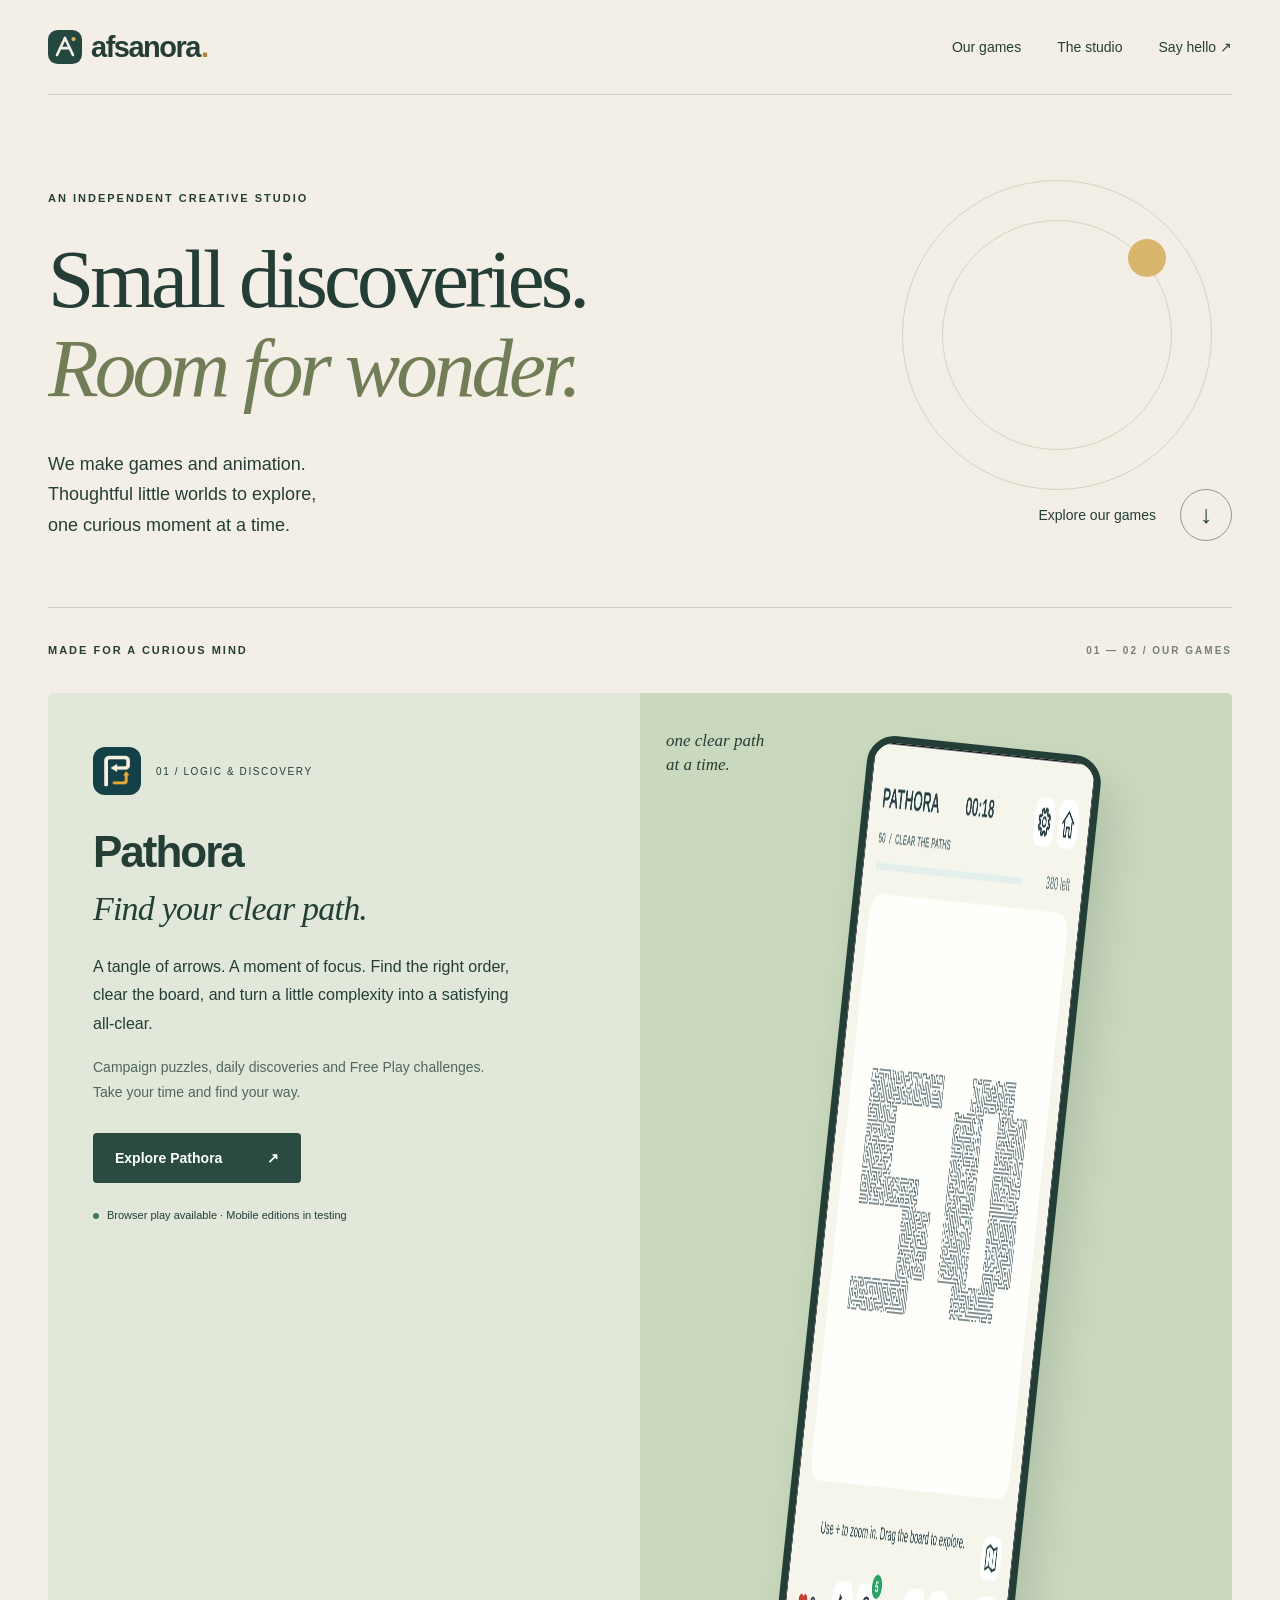
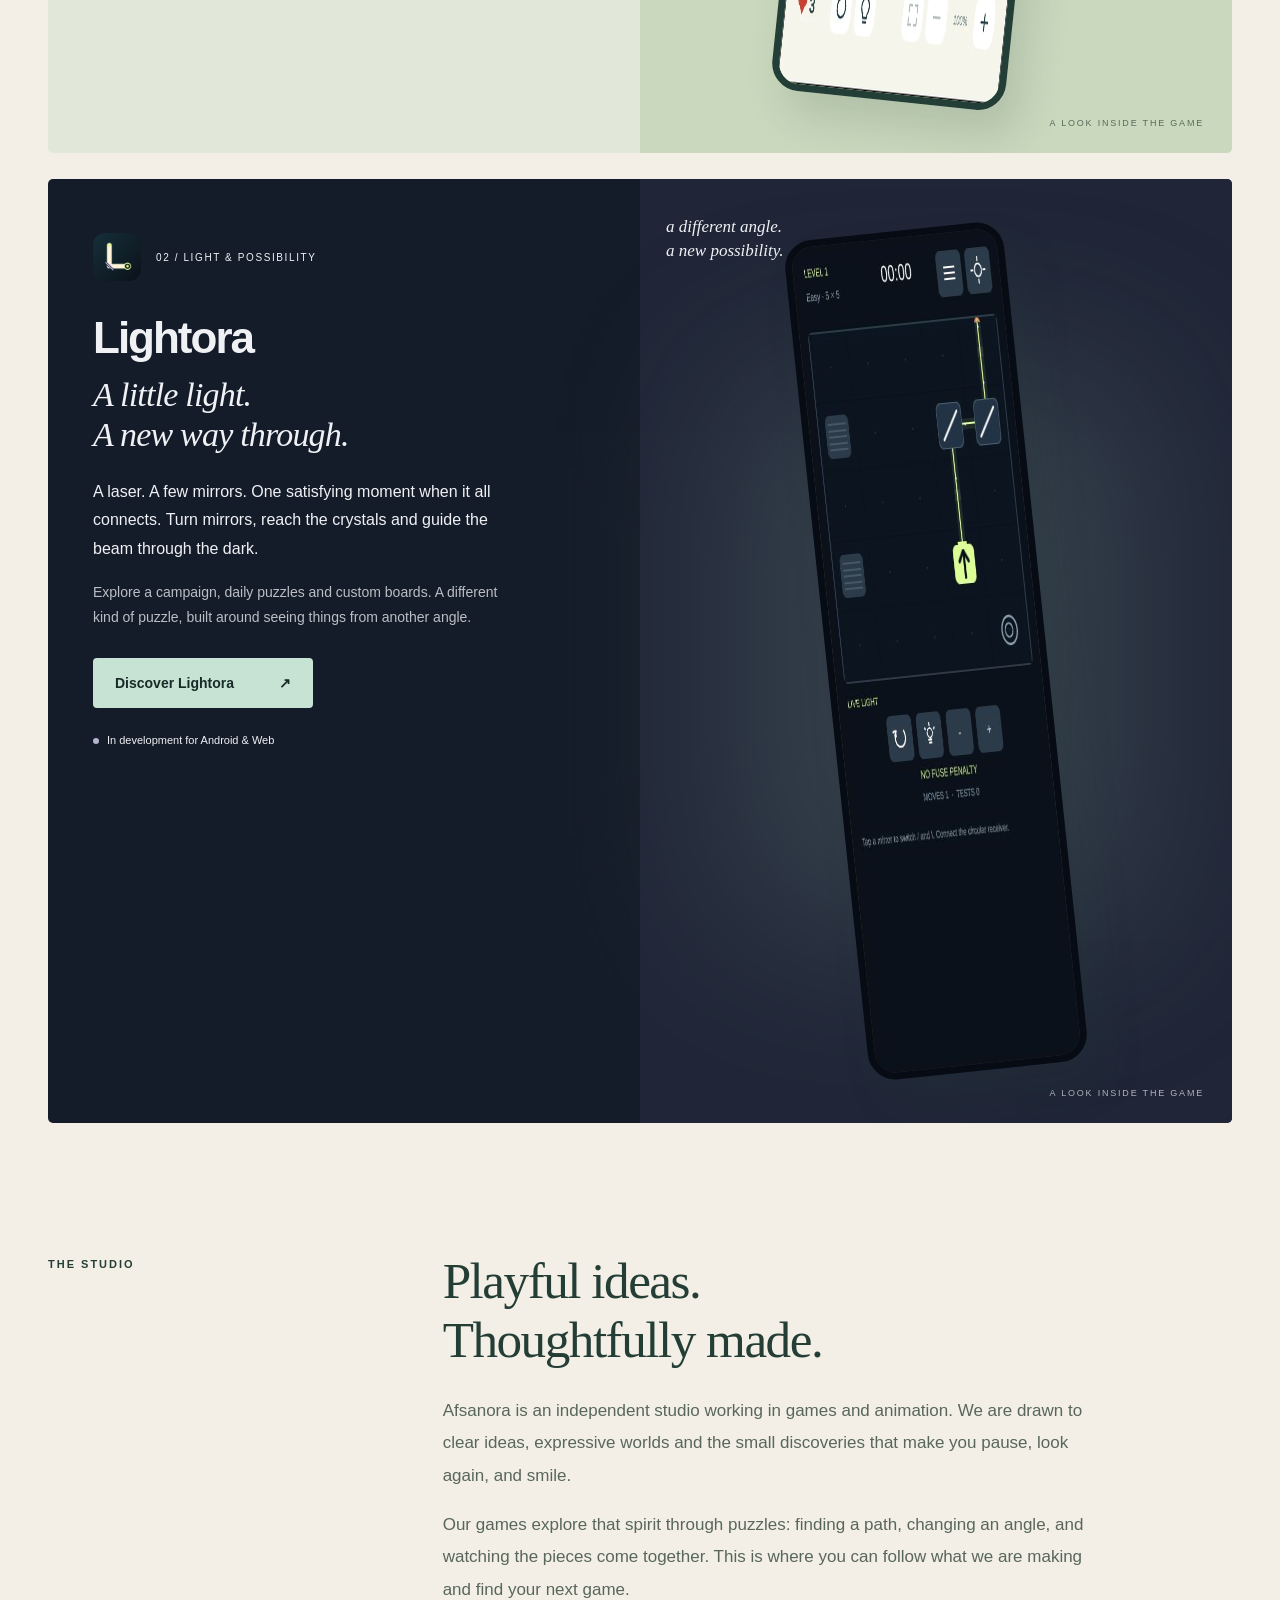
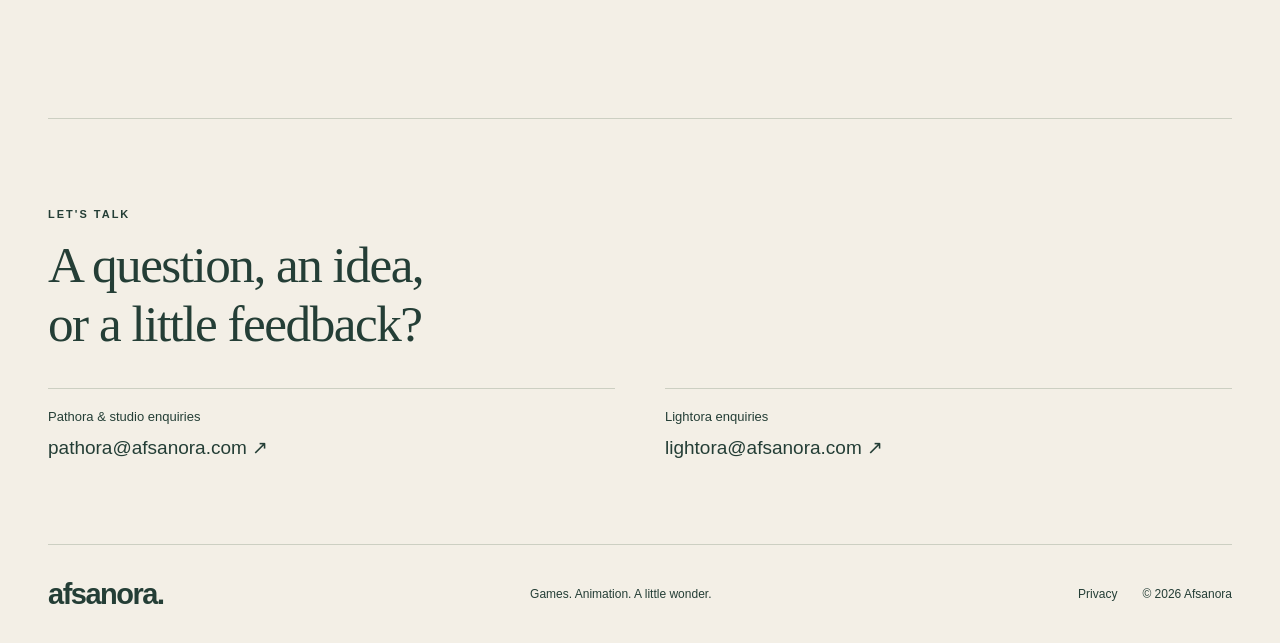
==== index.html @ bebc0097 "Build Afsanora studio homepage with Pathora and Lightora" ====
<!doctype html>
<html lang="en"><head><meta charset="utf-8"><meta name="viewport" content="width=device-width,initial-scale=1"><title>Afsanora — Games, animation & little discoveries</title><meta name="description" content="Discover Pathora and Lightora. Afsanora creates thoughtful games and animation, with room for curiosity, play and a little wonder."><meta name="theme-color" content="#f3efe6"><link rel="canonical" href="https://afsanora.com/"><link rel="icon" href="mark.svg" type="image/svg+xml"><link rel="stylesheet" href="style.css"></head>
<body><a class="skip" href="#main">Skip to content</a><header class="wrap"><a class="wordmark" href="./"><img src="mark.svg" width="34" height="34" alt="">afsanora<span class="brand-dot">.</span></a><nav aria-label="Main navigation"><a href="#games">Our games</a><a href="#studio">The studio</a><a href="#contact">Say hello <span aria-hidden="true">↗</span></a></nav></header>
<main id="main"><section class="hero wrap"><p class="eyebrow">AN INDEPENDENT CREATIVE STUDIO</p><h1>Small discoveries.<br><em>Room for wonder.</em></h1><div class="hero-bottom"><p>We make games and animation.<br>Thoughtful little worlds to explore,<br>one curious moment at a time.</p><a class="round-link" href="#games"><span>Explore our games</span><span class="circle" aria-hidden="true">↓</span></a></div><div class="orb orb-one" aria-hidden="true"></div><div class="orb orb-two" aria-hidden="true"></div></section>
<section class="games wrap" id="games"><div class="section-heading"><p class="eyebrow">MADE FOR A CURIOUS MIND</p><span>01 — 02 / OUR GAMES</span></div>
<article class="game pathora"><div class="game-copy"><div class="game-label"><img src="assets/pathora-icon.png" width="48" height="48" alt=""><span>01 / LOGIC & DISCOVERY</span></div><h2>Pathora<span>Find your clear path.</span></h2><p>A tangle of arrows. A moment of focus. Find the right order, clear the board, and turn a little complexity into a satisfying all-clear.</p><p class="details">Campaign puzzles, daily discoveries and Free Play challenges. Take your time and find your way.</p><a class="button" href="https://pathora.afsanora.com/">Explore Pathora <span aria-hidden="true">↗</span></a><p class="status"><span class="live-dot"></span>Browser play available · Mobile editions in testing</p></div><div class="game-art pathora-art"><span class="art-note">one clear path<br>at a time.</span><img class="phone" src="assets/pathora.webp" width="540" height="960" alt="Pathora arrow puzzle in the shape of the number 50"><span class="art-caption">A LOOK INSIDE THE GAME</span></div></article>
<article class="game lightora"><div class="game-copy"><div class="game-label"><img src="assets/lightora-icon.png" width="48" height="48" alt=""><span>02 / LIGHT & POSSIBILITY</span></div><h2>Lightora<span>A little light.<br>A new way through.</span></h2><p>A laser. A few mirrors. One satisfying moment when it all connects. Turn mirrors, reach the crystals and guide the beam through the dark.</p><p class="details">Explore a campaign, daily puzzles and custom boards. A different kind of puzzle, built around seeing things from another angle.</p><a class="button" href="https://lightora.afsanora.com/">Discover Lightora <span aria-hidden="true">↗</span></a><p class="status"><span class="soft-dot"></span>In development for Android & Web</p></div><div class="game-art lightora-art"><span class="art-note">a different angle.<br>a new possibility.</span><img class="phone" src="assets/lightora.png" width="390" height="844" loading="lazy" alt="Lightora gameplay with a beam of light, mirrors and crystals"><span class="art-caption">A LOOK INSIDE THE GAME</span></div></article></section>
<section class="studio wrap" id="studio"><p class="eyebrow">THE STUDIO</p><div><h2>Playful ideas.<br>Thoughtfully made.</h2><p>Afsanora is an independent studio working in games and animation. We are drawn to clear ideas, expressive worlds and the small discoveries that make you pause, look again, and smile.</p><p>Our games explore that spirit through puzzles: finding a path, changing an angle, and watching the pieces come together. This is where you can follow what we are making and find your next game.</p></div></section>
<section class="contact wrap" id="contact"><p class="eyebrow">LET'S TALK</p><h2>A question, an idea,<br>or a little feedback?</h2><div class="contact-links"><a href="mailto:pathora@afsanora.com">Pathora & studio enquiries <span>pathora@afsanora.com ↗</span></a><a href="mailto:lightora@afsanora.com">Lightora enquiries <span>lightora@afsanora.com ↗</span></a></div></section></main>
<footer class="wrap"><a class="wordmark" href="./">afsanora.</a><p>Games. Animation. A little wonder.</p><div><a href="privacy/">Privacy</a><span>© 2026 Afsanora</span></div></footer></body></html>
---- style.css ----
*{box-sizing:border-box}html{scroll-behavior:smooth;scroll-padding-top:32px}body{margin:0;background:#f3efe6;color:#243e36;font-family:Arial,Helvetica,sans-serif;-webkit-font-smoothing:antialiased}a{color:inherit;text-decoration:none}a:focus-visible{outline:3px solid #b17b32;outline-offset:7px}img{max-width:100%;display:block}.wrap{width:min(1200px,calc(100% - 96px));margin-inline:auto}.skip{position:absolute;top:-80px;background:white;padding:16px;z-index:10}.skip:focus{top:8px}header{display:flex;justify-content:space-between;align-items:center;padding-block:30px;border-bottom:1px solid #cccfc2}.wordmark{display:flex;align-items:center;gap:9px;font-size:29px;font-weight:700;letter-spacing:-1.5px}.brand-dot{color:#a78039;margin-left:-8px}nav{display:flex;gap:36px;font-size:14px}nav a:hover{text-decoration:underline;text-underline-offset:6px}.hero{position:relative;overflow:hidden;padding-block:83px 66px}.eyebrow,.section-heading>span{font-size:11px;letter-spacing:2px;font-weight:700;line-height:1.8}.hero h1{font-family:Georgia,serif;font-size:clamp(52px,6.5vw,90px);font-weight:400;line-height:1.07;letter-spacing:-4px;margin:26px 0 36px;position:relative;z-index:1}em{font-weight:400;color:#727d58}.hero-bottom{display:flex;justify-content:space-between;align-items:end;position:relative;z-index:1}.hero-bottom p{font-size:18px;line-height:1.7;margin:0}.round-link{display:flex;gap:24px;align-items:center;font-size:14px}.circle{width:52px;height:52px;border:1px solid #8e9d8a;display:grid;place-items:center;border-radius:50%;font-size:25px}.orb{position:absolute;border:1px solid #d3d4bf;border-radius:50%;pointer-events:none}.orb-one{width:310px;height:310px;right:20px;top:85px}.orb-two{width:230px;height:230px;right:60px;top:125px}.orb-two:after{content:'';width:38px;height:38px;background:#d9b66e;border-radius:50%;position:absolute;right:5px;top:18px}.section-heading{display:flex;justify-content:space-between;align-items:center;border-top:1px solid #cccfc2;padding-block:22px}.section-heading>span{color:#758075;font-size:10px}.game{display:grid;grid-template-columns:1fr 1fr;min-height:620px;border-radius:5px;overflow:hidden;margin-bottom:26px}.pathora{background:#e1e8da}.game-copy{padding:54px 45px}.game-label{display:flex;align-items:center;gap:15px;font-size:10px;letter-spacing:1.6px}.game-label img{border-radius:12px}.game h2{font-size:44px;letter-spacing:-2px;margin:32px 0 24px}.game h2 span{display:block;font:italic 34px/1.15 Georgia,serif;letter-spacing:-.8px;margin-top:12px}.game-copy>p{max-width:420px;line-height:1.8;font-size:16px}.game-copy .details{font-size:14px;opacity:.76;margin-bottom:28px}.button{display:inline-flex;gap:45px;justify-content:space-between;align-items:center;padding:17px 22px;background:#294b42;color:#fff;border-radius:4px;font-size:14px;font-weight:700;transition:transform .2s}.button:hover{transform:translateY(-3px)}.status{font-size:11px!important;display:flex;gap:8px;align-items:center;margin-top:23px!important}.live-dot,.soft-dot{width:6px;height:6px;border-radius:50%;background:#437653;flex-shrink:0}.soft-dot{background:#b6b3cf}.game-art{position:relative;display:flex;align-items:center;justify-content:center;padding:50px 30px}.pathora-art{background:#cad8bd}.phone{width:235px;border:7px solid #233e37;border-radius:28px;box-shadow:16px 25px 40px #233e3725;position:relative;z-index:1;transform:rotate(6deg)}.art-note{position:absolute;font:italic 17px/1.4 Georgia,serif;left:26px;top:36px}.art-caption{position:absolute;bottom:25px;right:28px;font-size:9px;letter-spacing:1.8px;opacity:.7}.lightora{background:#151c29;color:#eff1f5}.lightora-art{background:#202637}.lightora-art:before{content:'';position:absolute;inset:20% 15%;background:#6b827e;filter:blur(90px);opacity:.28}.lightora .phone{border-color:#060b14;width:220px;transform:rotate(-6deg)}.lightora .button{background:#c6e3d4;color:#182b28}.studio{display:grid;grid-template-columns:1fr 2fr;padding-block:95px;border-bottom:1px solid #cccfc2}.studio h2,.contact h2{font:400 clamp(34px,4vw,52px)/1.15 Georgia,serif;letter-spacing:-1.5px;margin:8px 0 25px}.studio>div{max-width:670px}.studio p:not(.eyebrow){font-size:17px;line-height:1.9;color:#58675a}.contact{padding-block:75px 85px}.contact-links{display:grid;grid-template-columns:1fr 1fr;gap:50px;margin-top:35px}.contact-links a{border-top:1px solid #cccfc2;padding-top:20px;font-size:13px}.contact-links span{display:block;font-size:19px;margin-top:12px}.contact-links a:hover span{text-decoration:underline;text-underline-offset:5px}footer{border-top:1px solid #cccfc2;padding-block:30px;display:flex;justify-content:space-between;align-items:center;gap:20px}footer p,footer>div{font-size:12px}footer>div{display:flex;gap:25px}.legal{max-width:760px;padding-block:60px 90px;min-height:70vh}.legal h1{font:48px Georgia,serif}.legal h2{margin-top:32px}.legal p{line-height:1.9}.legal a{text-decoration:underline}@media(min-width:1450px){.hero{padding-block:95px 80px}}@media(max-width:900px){.wrap{width:calc(100% - 48px)}.hero h1{letter-spacing:-2px}.orb{opacity:.5;right:-60px}.game-copy{padding:36px 25px}.game h2{font-size:37px}.game h2 span{font-size:29px}.game-art{padding-inline:15px}.phone{width:205px}.art-note{font-size:14px;left:15px}.studio{grid-template-columns:1fr;gap:20px}footer p{display:none}}@media(max-width:600px){.wrap{width:calc(100% - 36px)}header{padding-block:22px}.wordmark{font-size:25px}.wordmark img{width:29px;height:29px}nav{gap:18px;font-size:12px}nav a:last-child{display:none}.hero{padding-block:50px 42px}.hero h1{font-size:49px;letter-spacing:-2px}.hero-bottom{display:block}.hero-bottom p{font-size:16px}.round-link{margin-top:28px;justify-content:space-between}.orb{display:none}.section-heading>span{display:none}.game{grid-template-columns:1fr}.game-copy{padding:30px 25px}.game h2{margin-top:24px}.game-art{min-height:490px}.phone{width:220px}.lightora .phone{width:200px}.game-copy>p{font-size:15px}.status{font-size:10px!important}.studio{padding-block:54px}.contact{padding-block:50px}.contact-links{grid-template-columns:1fr;gap:28px}.contact-links span{font-size:18px}footer{align-items:start}footer>div{flex-direction:column;gap:12px;font-size:11px}.legal h1{font-size:36px}}@media(prefers-reduced-motion:reduce){html{scroll-behavior:auto}.button{transition:none}}
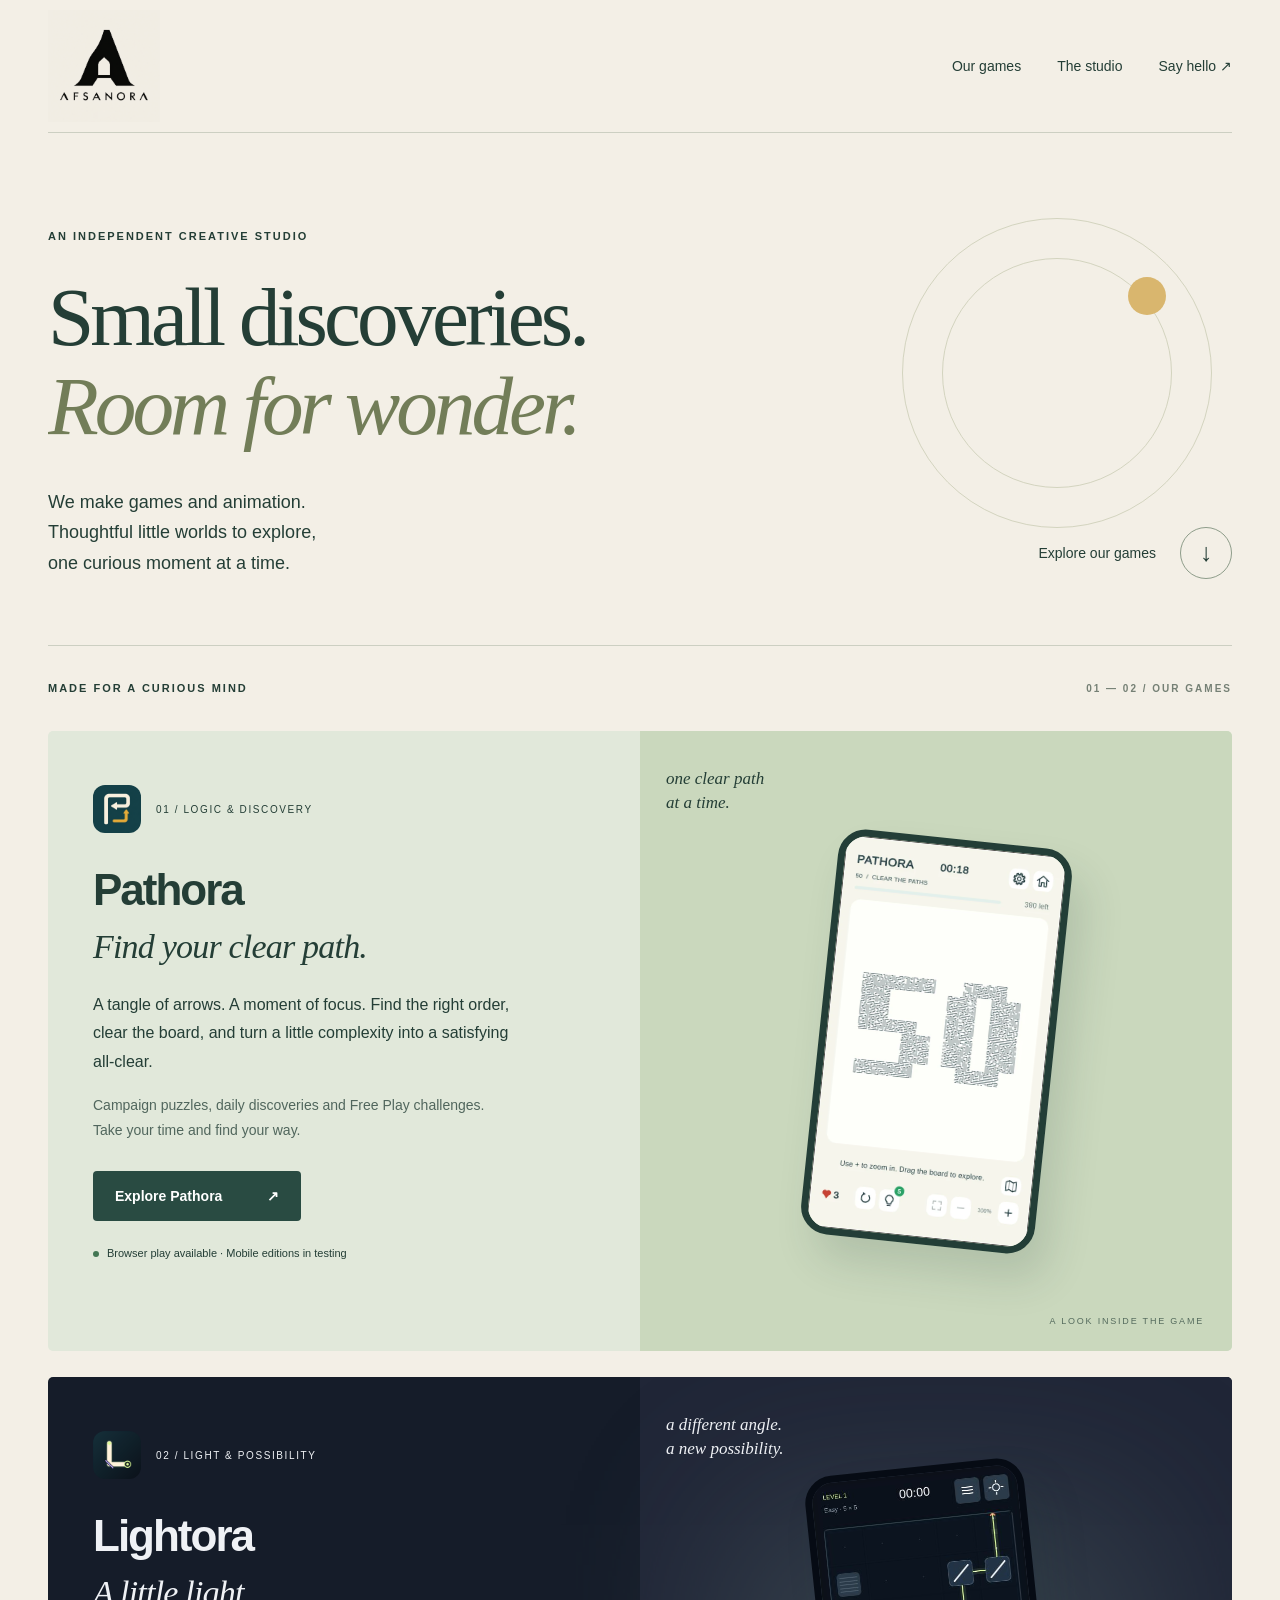
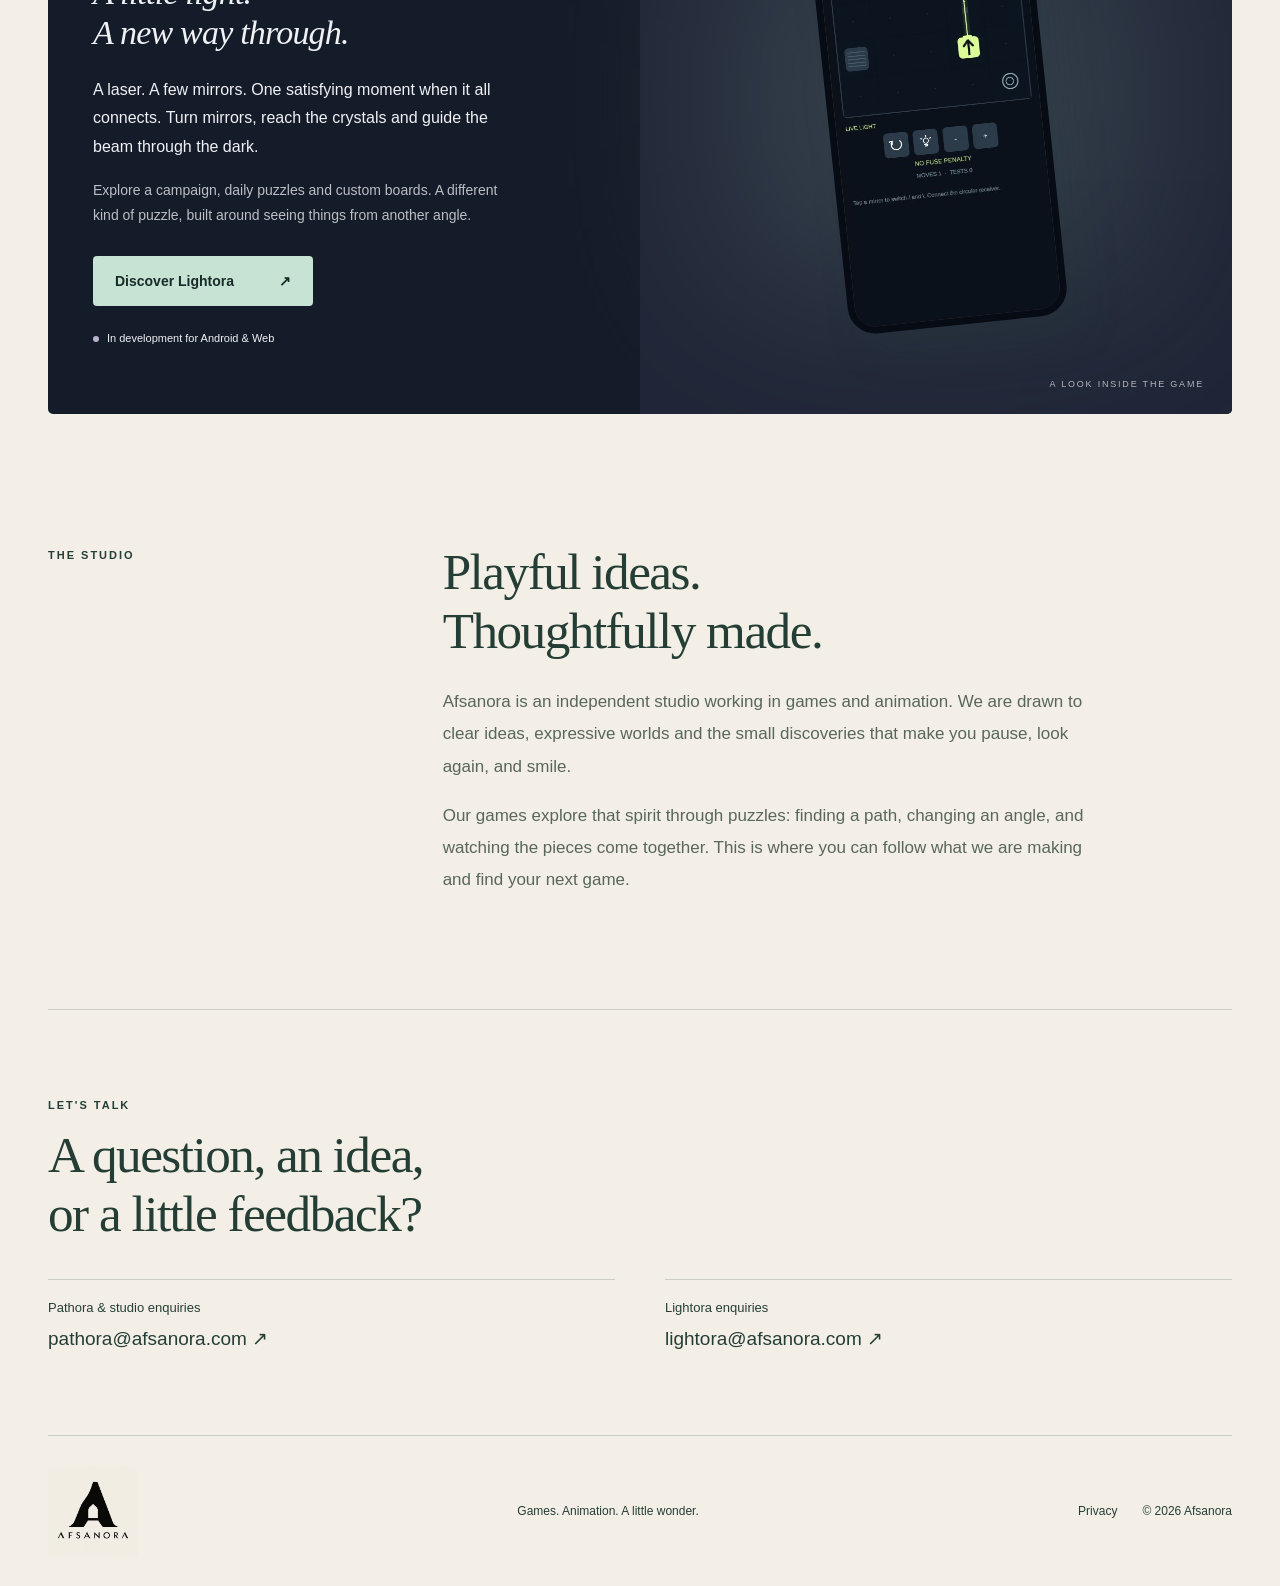
==== commit 9b62b7be: "Use official Afsanora brand logo" ====
--- a/index.html
+++ b/index.html
@@ -1,10 +1,10 @@
 <!doctype html>
-<html lang="en"><head><meta charset="utf-8"><meta name="viewport" content="width=device-width,initial-scale=1"><title>Afsanora — Games, animation & little discoveries</title><meta name="description" content="Discover Pathora and Lightora. Afsanora creates thoughtful games and animation, with room for curiosity, play and a little wonder."><meta name="theme-color" content="#f3efe6"><link rel="canonical" href="https://afsanora.com/"><link rel="icon" href="mark.svg" type="image/svg+xml"><link rel="stylesheet" href="style.css"></head>
-<body><a class="skip" href="#main">Skip to content</a><header class="wrap"><a class="wordmark" href="./"><img src="mark.svg" width="34" height="34" alt="">afsanora<span class="brand-dot">.</span></a><nav aria-label="Main navigation"><a href="#games">Our games</a><a href="#studio">The studio</a><a href="#contact">Say hello <span aria-hidden="true">↗</span></a></nav></header>
+<html lang="en"><head><meta charset="utf-8"><meta name="viewport" content="width=device-width,initial-scale=1"><title>Afsanora — Games, animation & little discoveries</title><meta name="description" content="Discover Pathora and Lightora. Afsanora creates thoughtful games and animation, with room for curiosity, play and a little wonder."><meta name="theme-color" content="#f3efe6"><link rel="canonical" href="https://afsanora.com/"><link rel="icon" href="assets/afsanora-logo.png" type="image/png"><link rel="stylesheet" href="style.css"></head>
+<body><a class="skip" href="#main">Skip to content</a><header class="wrap"><a class="wordmark official-brand" href="./" aria-label="Afsanora home"><img src="assets/afsanora-logo.png" width="112" height="112" alt="Afsanora"></a><nav aria-label="Main navigation"><a href="#games">Our games</a><a href="#studio">The studio</a><a href="#contact">Say hello <span aria-hidden="true">↗</span></a></nav></header>
 <main id="main"><section class="hero wrap"><p class="eyebrow">AN INDEPENDENT CREATIVE STUDIO</p><h1>Small discoveries.<br><em>Room for wonder.</em></h1><div class="hero-bottom"><p>We make games and animation.<br>Thoughtful little worlds to explore,<br>one curious moment at a time.</p><a class="round-link" href="#games"><span>Explore our games</span><span class="circle" aria-hidden="true">↓</span></a></div><div class="orb orb-one" aria-hidden="true"></div><div class="orb orb-two" aria-hidden="true"></div></section>
 <section class="games wrap" id="games"><div class="section-heading"><p class="eyebrow">MADE FOR A CURIOUS MIND</p><span>01 — 02 / OUR GAMES</span></div>
 <article class="game pathora"><div class="game-copy"><div class="game-label"><img src="assets/pathora-icon.png" width="48" height="48" alt=""><span>01 / LOGIC & DISCOVERY</span></div><h2>Pathora<span>Find your clear path.</span></h2><p>A tangle of arrows. A moment of focus. Find the right order, clear the board, and turn a little complexity into a satisfying all-clear.</p><p class="details">Campaign puzzles, daily discoveries and Free Play challenges. Take your time and find your way.</p><a class="button" href="https://pathora.afsanora.com/">Explore Pathora <span aria-hidden="true">↗</span></a><p class="status"><span class="live-dot"></span>Browser play available · Mobile editions in testing</p></div><div class="game-art pathora-art"><span class="art-note">one clear path<br>at a time.</span><img class="phone" src="assets/pathora.webp" width="540" height="960" alt="Pathora arrow puzzle in the shape of the number 50"><span class="art-caption">A LOOK INSIDE THE GAME</span></div></article>
 <article class="game lightora"><div class="game-copy"><div class="game-label"><img src="assets/lightora-icon.png" width="48" height="48" alt=""><span>02 / LIGHT & POSSIBILITY</span></div><h2>Lightora<span>A little light.<br>A new way through.</span></h2><p>A laser. A few mirrors. One satisfying moment when it all connects. Turn mirrors, reach the crystals and guide the beam through the dark.</p><p class="details">Explore a campaign, daily puzzles and custom boards. A different kind of puzzle, built around seeing things from another angle.</p><a class="button" href="https://lightora.afsanora.com/">Discover Lightora <span aria-hidden="true">↗</span></a><p class="status"><span class="soft-dot"></span>In development for Android & Web</p></div><div class="game-art lightora-art"><span class="art-note">a different angle.<br>a new possibility.</span><img class="phone" src="assets/lightora.png" width="390" height="844" loading="lazy" alt="Lightora gameplay with a beam of light, mirrors and crystals"><span class="art-caption">A LOOK INSIDE THE GAME</span></div></article></section>
 <section class="studio wrap" id="studio"><p class="eyebrow">THE STUDIO</p><div><h2>Playful ideas.<br>Thoughtfully made.</h2><p>Afsanora is an independent studio working in games and animation. We are drawn to clear ideas, expressive worlds and the small discoveries that make you pause, look again, and smile.</p><p>Our games explore that spirit through puzzles: finding a path, changing an angle, and watching the pieces come together. This is where you can follow what we are making and find your next game.</p></div></section>
 <section class="contact wrap" id="contact"><p class="eyebrow">LET'S TALK</p><h2>A question, an idea,<br>or a little feedback?</h2><div class="contact-links"><a href="mailto:pathora@afsanora.com">Pathora & studio enquiries <span>pathora@afsanora.com ↗</span></a><a href="mailto:lightora@afsanora.com">Lightora enquiries <span>lightora@afsanora.com ↗</span></a></div></section></main>
-<footer class="wrap"><a class="wordmark" href="./">afsanora.</a><p>Games. Animation. A little wonder.</p><div><a href="privacy/">Privacy</a><span>© 2026 Afsanora</span></div></footer></body></html>
+<footer class="wrap"><a class="wordmark official-brand" href="./" aria-label="Afsanora home"><img src="assets/afsanora-logo.png" width="112" height="112" alt="Afsanora"></a><p>Games. Animation. A little wonder.</p><div><a href="privacy/">Privacy</a><span>© 2026 Afsanora</span></div></footer></body></html>
--- a/style.css
+++ b/style.css
@@ -1 +1,3 @@
-*{box-sizing:border-box}html{scroll-behavior:smooth;scroll-padding-top:32px}body{margin:0;background:#f3efe6;color:#243e36;font-family:Arial,Helvetica,sans-serif;-webkit-font-smoothing:antialiased}a{color:inherit;text-decoration:none}a:focus-visible{outline:3px solid #b17b32;outline-offset:7px}img{max-width:100%;display:block}.wrap{width:min(1200px,calc(100% - 96px));margin-inline:auto}.skip{position:absolute;top:-80px;background:white;padding:16px;z-index:10}.skip:focus{top:8px}header{display:flex;justify-content:space-between;align-items:center;padding-block:30px;border-bottom:1px solid #cccfc2}.wordmark{display:flex;align-items:center;gap:9px;font-size:29px;font-weight:700;letter-spacing:-1.5px}.brand-dot{color:#a78039;margin-left:-8px}nav{display:flex;gap:36px;font-size:14px}nav a:hover{text-decoration:underline;text-underline-offset:6px}.hero{position:relative;overflow:hidden;padding-block:83px 66px}.eyebrow,.section-heading>span{font-size:11px;letter-spacing:2px;font-weight:700;line-height:1.8}.hero h1{font-family:Georgia,serif;font-size:clamp(52px,6.5vw,90px);font-weight:400;line-height:1.07;letter-spacing:-4px;margin:26px 0 36px;position:relative;z-index:1}em{font-weight:400;color:#727d58}.hero-bottom{display:flex;justify-content:space-between;align-items:end;position:relative;z-index:1}.hero-bottom p{font-size:18px;line-height:1.7;margin:0}.round-link{display:flex;gap:24px;align-items:center;font-size:14px}.circle{width:52px;height:52px;border:1px solid #8e9d8a;display:grid;place-items:center;border-radius:50%;font-size:25px}.orb{position:absolute;border:1px solid #d3d4bf;border-radius:50%;pointer-events:none}.orb-one{width:310px;height:310px;right:20px;top:85px}.orb-two{width:230px;height:230px;right:60px;top:125px}.orb-two:after{content:'';width:38px;height:38px;background:#d9b66e;border-radius:50%;position:absolute;right:5px;top:18px}.section-heading{display:flex;justify-content:space-between;align-items:center;border-top:1px solid #cccfc2;padding-block:22px}.section-heading>span{color:#758075;font-size:10px}.game{display:grid;grid-template-columns:1fr 1fr;min-height:620px;border-radius:5px;overflow:hidden;margin-bottom:26px}.pathora{background:#e1e8da}.game-copy{padding:54px 45px}.game-label{display:flex;align-items:center;gap:15px;font-size:10px;letter-spacing:1.6px}.game-label img{border-radius:12px}.game h2{font-size:44px;letter-spacing:-2px;margin:32px 0 24px}.game h2 span{display:block;font:italic 34px/1.15 Georgia,serif;letter-spacing:-.8px;margin-top:12px}.game-copy>p{max-width:420px;line-height:1.8;font-size:16px}.game-copy .details{font-size:14px;opacity:.76;margin-bottom:28px}.button{display:inline-flex;gap:45px;justify-content:space-between;align-items:center;padding:17px 22px;background:#294b42;color:#fff;border-radius:4px;font-size:14px;font-weight:700;transition:transform .2s}.button:hover{transform:translateY(-3px)}.status{font-size:11px!important;display:flex;gap:8px;align-items:center;margin-top:23px!important}.live-dot,.soft-dot{width:6px;height:6px;border-radius:50%;background:#437653;flex-shrink:0}.soft-dot{background:#b6b3cf}.game-art{position:relative;display:flex;align-items:center;justify-content:center;padding:50px 30px}.pathora-art{background:#cad8bd}.phone{width:235px;border:7px solid #233e37;border-radius:28px;box-shadow:16px 25px 40px #233e3725;position:relative;z-index:1;transform:rotate(6deg)}.art-note{position:absolute;font:italic 17px/1.4 Georgia,serif;left:26px;top:36px}.art-caption{position:absolute;bottom:25px;right:28px;font-size:9px;letter-spacing:1.8px;opacity:.7}.lightora{background:#151c29;color:#eff1f5}.lightora-art{background:#202637}.lightora-art:before{content:'';position:absolute;inset:20% 15%;background:#6b827e;filter:blur(90px);opacity:.28}.lightora .phone{border-color:#060b14;width:220px;transform:rotate(-6deg)}.lightora .button{background:#c6e3d4;color:#182b28}.studio{display:grid;grid-template-columns:1fr 2fr;padding-block:95px;border-bottom:1px solid #cccfc2}.studio h2,.contact h2{font:400 clamp(34px,4vw,52px)/1.15 Georgia,serif;letter-spacing:-1.5px;margin:8px 0 25px}.studio>div{max-width:670px}.studio p:not(.eyebrow){font-size:17px;line-height:1.9;color:#58675a}.contact{padding-block:75px 85px}.contact-links{display:grid;grid-template-columns:1fr 1fr;gap:50px;margin-top:35px}.contact-links a{border-top:1px solid #cccfc2;padding-top:20px;font-size:13px}.contact-links span{display:block;font-size:19px;margin-top:12px}.contact-links a:hover span{text-decoration:underline;text-underline-offset:5px}footer{border-top:1px solid #cccfc2;padding-block:30px;display:flex;justify-content:space-between;align-items:center;gap:20px}footer p,footer>div{font-size:12px}footer>div{display:flex;gap:25px}.legal{max-width:760px;padding-block:60px 90px;min-height:70vh}.legal h1{font:48px Georgia,serif}.legal h2{margin-top:32px}.legal p{line-height:1.9}.legal a{text-decoration:underline}@media(min-width:1450px){.hero{padding-block:95px 80px}}@media(max-width:900px){.wrap{width:calc(100% - 48px)}.hero h1{letter-spacing:-2px}.orb{opacity:.5;right:-60px}.game-copy{padding:36px 25px}.game h2{font-size:37px}.game h2 span{font-size:29px}.game-art{padding-inline:15px}.phone{width:205px}.art-note{font-size:14px;left:15px}.studio{grid-template-columns:1fr;gap:20px}footer p{display:none}}@media(max-width:600px){.wrap{width:calc(100% - 36px)}header{padding-block:22px}.wordmark{font-size:25px}.wordmark img{width:29px;height:29px}nav{gap:18px;font-size:12px}nav a:last-child{display:none}.hero{padding-block:50px 42px}.hero h1{font-size:49px;letter-spacing:-2px}.hero-bottom{display:block}.hero-bottom p{font-size:16px}.round-link{margin-top:28px;justify-content:space-between}.orb{display:none}.section-heading>span{display:none}.game{grid-template-columns:1fr}.game-copy{padding:30px 25px}.game h2{margin-top:24px}.game-art{min-height:490px}.phone{width:220px}.lightora .phone{width:200px}.game-copy>p{font-size:15px}.status{font-size:10px!important}.studio{padding-block:54px}.contact{padding-block:50px}.contact-links{grid-template-columns:1fr;gap:28px}.contact-links span{font-size:18px}footer{align-items:start}footer>div{flex-direction:column;gap:12px;font-size:11px}.legal h1{font-size:36px}}@media(prefers-reduced-motion:reduce){html{scroll-behavior:auto}.button{transition:none}}
+*{box-sizing:border-box}html{scroll-behavior:smooth;scroll-padding-top:32px}body{margin:0;background:#f3efe6;color:#243e36;font-family:Arial,Helvetica,sans-serif;-webkit-font-smoothing:antialiased}a{color:inherit;text-decoration:none}a:focus-visible{outline:3px solid #b17b32;outline-offset:7px}img{max-width:100%;height:auto;display:block}.wrap{width:min(1200px,calc(100% - 96px));margin-inline:auto}.skip{position:absolute;top:-80px;background:white;padding:16px;z-index:10}.skip:focus{top:8px}header{display:flex;justify-content:space-between;align-items:center;padding-block:30px;border-bottom:1px solid #cccfc2}.wordmark{display:flex;align-items:center;gap:9px;font-size:29px;font-weight:700;letter-spacing:-1.5px}.brand-dot{color:#a78039;margin-left:-8px}nav{display:flex;gap:36px;font-size:14px}nav a:hover{text-decoration:underline;text-underline-offset:6px}.hero{position:relative;overflow:hidden;padding-block:83px 66px}.eyebrow,.section-heading>span{font-size:11px;letter-spacing:2px;font-weight:700;line-height:1.8}.hero h1{font-family:Georgia,serif;font-size:clamp(52px,6.5vw,90px);font-weight:400;line-height:1.07;letter-spacing:-4px;margin:26px 0 36px;position:relative;z-index:1}em{font-weight:400;color:#727d58}.hero-bottom{display:flex;justify-content:space-between;align-items:end;position:relative;z-index:1}.hero-bottom p{font-size:18px;line-height:1.7;margin:0}.round-link{display:flex;gap:24px;align-items:center;font-size:14px}.circle{width:52px;height:52px;border:1px solid #8e9d8a;display:grid;place-items:center;border-radius:50%;font-size:25px}.orb{position:absolute;border:1px solid #d3d4bf;border-radius:50%;pointer-events:none}.orb-one{width:310px;height:310px;right:20px;top:85px}.orb-two{width:230px;height:230px;right:60px;top:125px}.orb-two:after{content:'';width:38px;height:38px;background:#d9b66e;border-radius:50%;position:absolute;right:5px;top:18px}.section-heading{display:flex;justify-content:space-between;align-items:center;border-top:1px solid #cccfc2;padding-block:22px}.section-heading>span{color:#758075;font-size:10px}.game{display:grid;grid-template-columns:1fr 1fr;min-height:620px;border-radius:5px;overflow:hidden;margin-bottom:26px}.pathora{background:#e1e8da}.game-copy{padding:54px 45px}.game-label{display:flex;align-items:center;gap:15px;font-size:10px;letter-spacing:1.6px}.game-label img{border-radius:12px}.game h2{font-size:44px;letter-spacing:-2px;margin:32px 0 24px}.game h2 span{display:block;font:italic 34px/1.15 Georgia,serif;letter-spacing:-.8px;margin-top:12px}.game-copy>p{max-width:420px;line-height:1.8;font-size:16px}.game-copy .details{font-size:14px;opacity:.76;margin-bottom:28px}.button{display:inline-flex;gap:45px;justify-content:space-between;align-items:center;padding:17px 22px;background:#294b42;color:#fff;border-radius:4px;font-size:14px;font-weight:700;transition:transform .2s}.button:hover{transform:translateY(-3px)}.status{font-size:11px!important;display:flex;gap:8px;align-items:center;margin-top:23px!important}.live-dot,.soft-dot{width:6px;height:6px;border-radius:50%;background:#437653;flex-shrink:0}.soft-dot{background:#b6b3cf}.game-art{position:relative;display:flex;align-items:center;justify-content:center;padding:50px 30px}.pathora-art{background:#cad8bd}.phone{width:235px;border:7px solid #233e37;border-radius:28px;box-shadow:16px 25px 40px #233e3725;position:relative;z-index:1;transform:rotate(6deg)}.art-note{position:absolute;font:italic 17px/1.4 Georgia,serif;left:26px;top:36px}.art-caption{position:absolute;bottom:25px;right:28px;font-size:9px;letter-spacing:1.8px;opacity:.7}.lightora{background:#151c29;color:#eff1f5}.lightora-art{background:#202637}.lightora-art:before{content:'';position:absolute;inset:20% 15%;background:#6b827e;filter:blur(90px);opacity:.28}.lightora .phone{border-color:#060b14;width:220px;transform:rotate(-6deg)}.lightora .button{background:#c6e3d4;color:#182b28}.studio{display:grid;grid-template-columns:1fr 2fr;padding-block:95px;border-bottom:1px solid #cccfc2}.studio h2,.contact h2{font:400 clamp(34px,4vw,52px)/1.15 Georgia,serif;letter-spacing:-1.5px;margin:8px 0 25px}.studio>div{max-width:670px}.studio p:not(.eyebrow){font-size:17px;line-height:1.9;color:#58675a}.contact{padding-block:75px 85px}.contact-links{display:grid;grid-template-columns:1fr 1fr;gap:50px;margin-top:35px}.contact-links a{border-top:1px solid #cccfc2;padding-top:20px;font-size:13px}.contact-links span{display:block;font-size:19px;margin-top:12px}.contact-links a:hover span{text-decoration:underline;text-underline-offset:5px}footer{border-top:1px solid #cccfc2;padding-block:30px;display:flex;justify-content:space-between;align-items:center;gap:20px}footer p,footer>div{font-size:12px}footer>div{display:flex;gap:25px}.legal{max-width:760px;padding-block:60px 90px;min-height:70vh}.legal h1{font:48px Georgia,serif}.legal h2{margin-top:32px}.legal p{line-height:1.9}.legal a{text-decoration:underline}@media(min-width:1450px){.hero{padding-block:95px 80px}}@media(max-width:900px){.wrap{width:calc(100% - 48px)}.hero h1{letter-spacing:-2px}.orb{opacity:.5;right:-60px}.game-copy{padding:36px 25px}.game h2{font-size:37px}.game h2 span{font-size:29px}.game-art{padding-inline:15px}.phone{width:205px}.art-note{font-size:14px;left:15px}.studio{grid-template-columns:1fr;gap:20px}footer p{display:none}}@media(max-width:600px){.wrap{width:calc(100% - 36px)}header{padding-block:22px}.wordmark{font-size:25px}.wordmark img{width:29px;height:29px}nav{gap:18px;font-size:12px}nav a:last-child{display:none}.hero{padding-block:50px 42px}.hero h1{font-size:49px;letter-spacing:-2px}.hero-bottom{display:block}.hero-bottom p{font-size:16px}.round-link{margin-top:28px;justify-content:space-between}.orb{display:none}.section-heading>span{display:none}.game{grid-template-columns:1fr}.game-copy{padding:30px 25px}.game h2{margin-top:24px}.game-art{min-height:490px}.phone{width:220px}.lightora .phone{width:200px}.game-copy>p{font-size:15px}.status{font-size:10px!important}.studio{padding-block:54px}.contact{padding-block:50px}.contact-links{grid-template-columns:1fr;gap:28px}.contact-links span{font-size:18px}footer{align-items:start}footer>div{flex-direction:column;gap:12px;font-size:11px}.legal h1{font-size:36px}}@media(prefers-reduced-motion:reduce){html{scroll-behavior:auto}.button{transition:none}}
+
+header.wrap{padding-block:10px}.official-brand img{width:112px;height:auto;mix-blend-mode:multiply}footer .official-brand img{width:90px}@media(max-width:600px){.official-brand img{width:88px}footer .official-brand img{width:76px}}
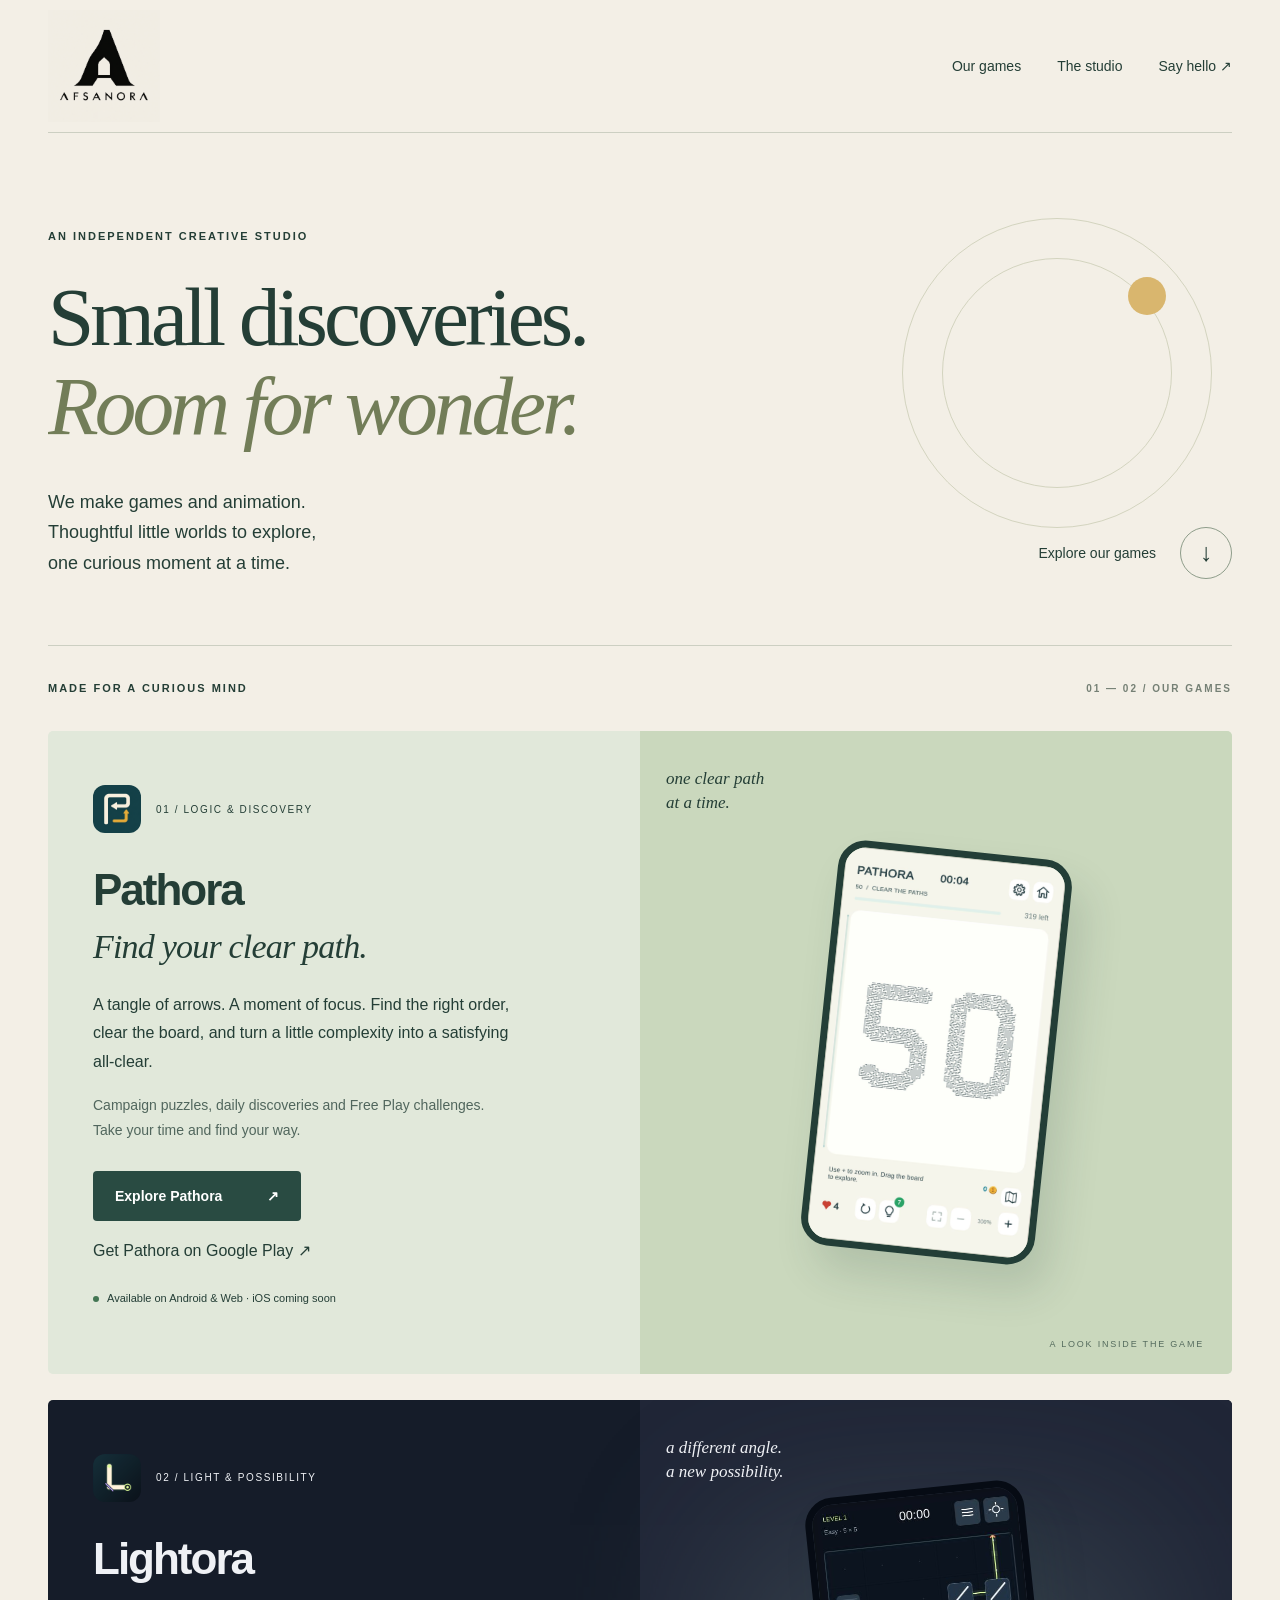
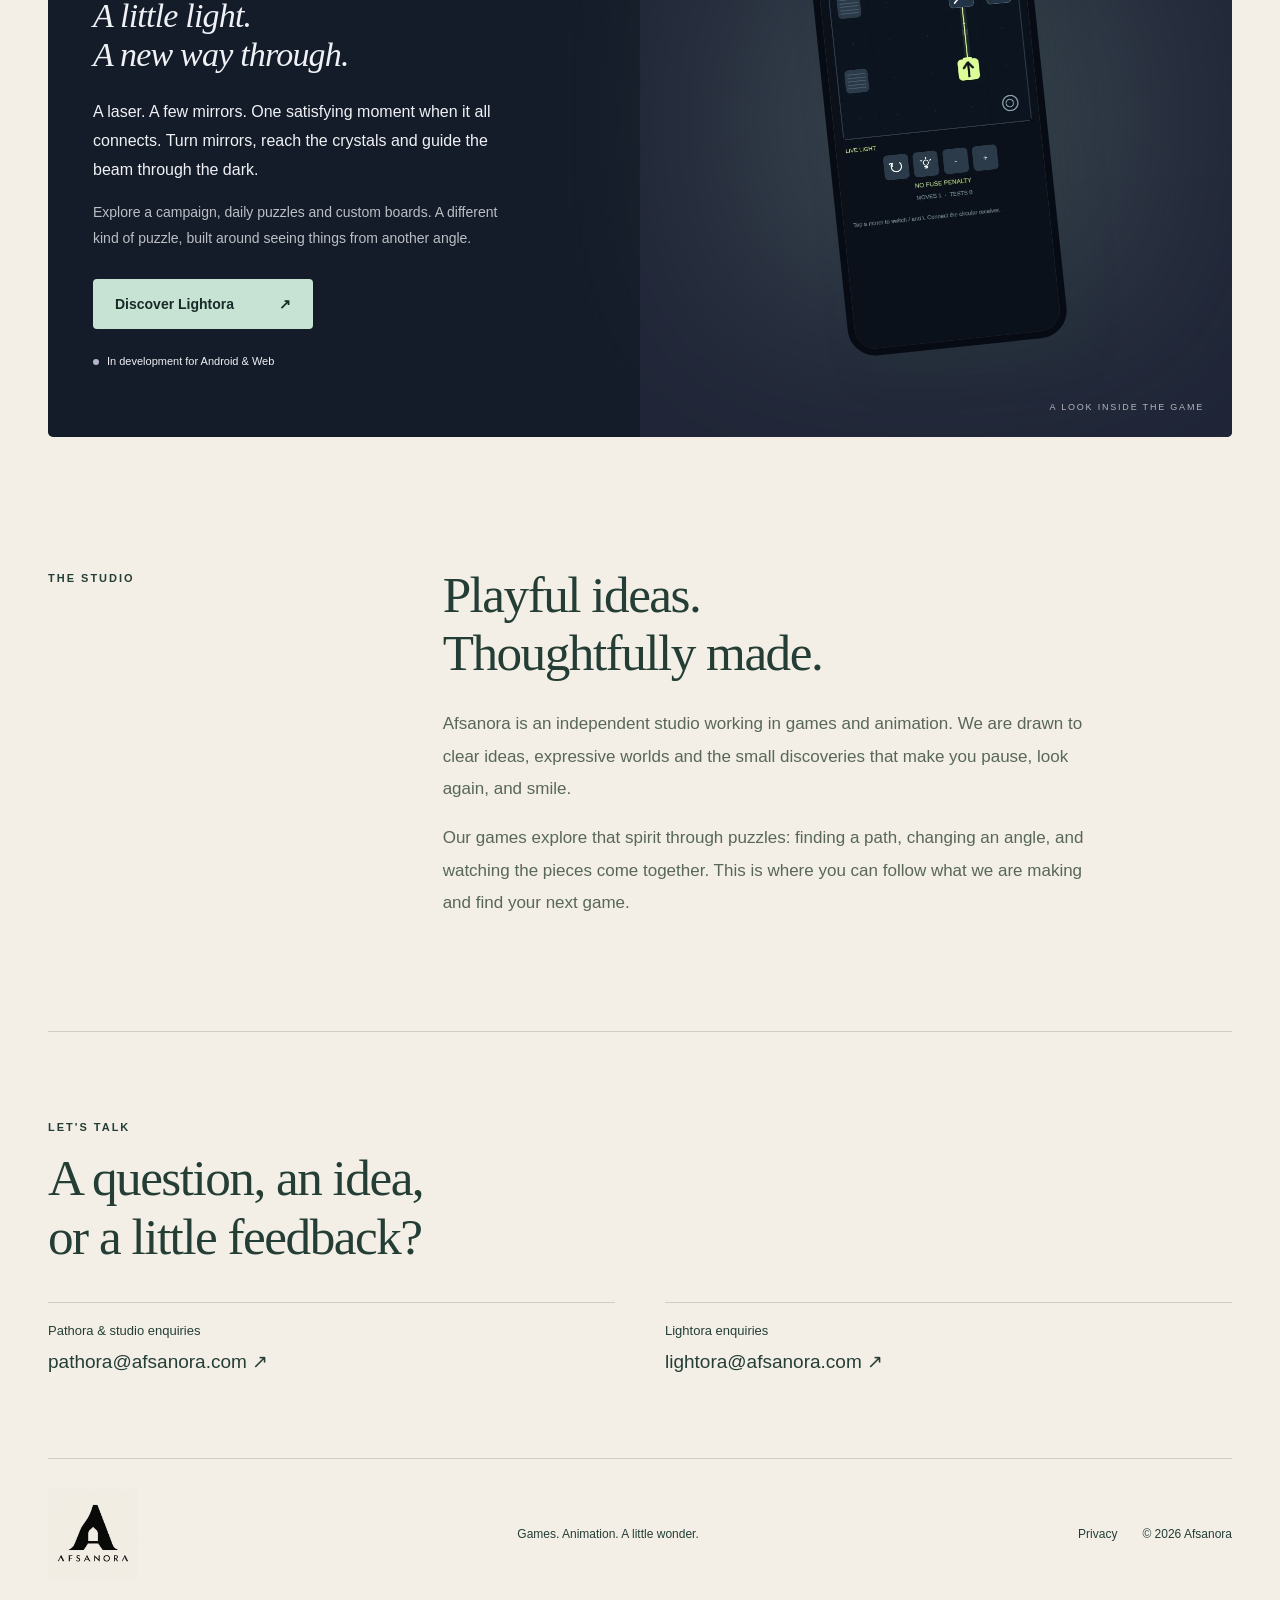
==== commit 912bd858: "Announce Pathora Android release and refresh screenshot" ====
--- a/index.html
+++ b/index.html
@@ -1,9 +1,9 @@
 <!doctype html>
-<html lang="en"><head><meta charset="utf-8"><meta name="viewport" content="width=device-width,initial-scale=1"><title>Afsanora — Games, animation & little discoveries</title><meta name="description" content="Discover Pathora and Lightora. Afsanora creates thoughtful games and animation, with room for curiosity, play and a little wonder."><meta name="theme-color" content="#f3efe6"><link rel="canonical" href="https://afsanora.com/"><link rel="icon" href="assets/afsanora-logo.png" type="image/png"><link rel="stylesheet" href="style.css"></head>
+<html lang="en"><head><meta charset="utf-8"><meta name="viewport" content="width=device-width,initial-scale=1"><title>Afsanora — Games, animation & little discoveries</title><meta name="description" content="Discover Pathora and Lightora. Afsanora creates thoughtful games and animation, with room for curiosity, play and a little wonder."><meta name="theme-color" content="#f3efe6"><link rel="canonical" href="https://afsanora.com/"><link rel="icon" href="assets/afsanora-logo.png" type="image/png"><link rel="stylesheet" href="style.css"><meta name="google-adsense-account" content="ca-pub-6843002523901372"></head>
 <body><a class="skip" href="#main">Skip to content</a><header class="wrap"><a class="wordmark official-brand" href="./" aria-label="Afsanora home"><img src="assets/afsanora-logo.png" width="112" height="112" alt="Afsanora"></a><nav aria-label="Main navigation"><a href="#games">Our games</a><a href="#studio">The studio</a><a href="#contact">Say hello <span aria-hidden="true">↗</span></a></nav></header>
 <main id="main"><section class="hero wrap"><p class="eyebrow">AN INDEPENDENT CREATIVE STUDIO</p><h1>Small discoveries.<br><em>Room for wonder.</em></h1><div class="hero-bottom"><p>We make games and animation.<br>Thoughtful little worlds to explore,<br>one curious moment at a time.</p><a class="round-link" href="#games"><span>Explore our games</span><span class="circle" aria-hidden="true">↓</span></a></div><div class="orb orb-one" aria-hidden="true"></div><div class="orb orb-two" aria-hidden="true"></div></section>
 <section class="games wrap" id="games"><div class="section-heading"><p class="eyebrow">MADE FOR A CURIOUS MIND</p><span>01 — 02 / OUR GAMES</span></div>
-<article class="game pathora"><div class="game-copy"><div class="game-label"><img src="assets/pathora-icon.png" width="48" height="48" alt=""><span>01 / LOGIC & DISCOVERY</span></div><h2>Pathora<span>Find your clear path.</span></h2><p>A tangle of arrows. A moment of focus. Find the right order, clear the board, and turn a little complexity into a satisfying all-clear.</p><p class="details">Campaign puzzles, daily discoveries and Free Play challenges. Take your time and find your way.</p><a class="button" href="https://pathora.afsanora.com/">Explore Pathora <span aria-hidden="true">↗</span></a><p class="status"><span class="live-dot"></span>Browser play available · Mobile editions in testing</p></div><div class="game-art pathora-art"><span class="art-note">one clear path<br>at a time.</span><img class="phone" src="assets/pathora.webp" width="540" height="960" alt="Pathora arrow puzzle in the shape of the number 50"><span class="art-caption">A LOOK INSIDE THE GAME</span></div></article>
+<article class="game pathora"><div class="game-copy"><div class="game-label"><img src="assets/pathora-icon.png" width="48" height="48" alt=""><span>01 / LOGIC & DISCOVERY</span></div><h2>Pathora<span>Find your clear path.</span></h2><p>A tangle of arrows. A moment of focus. Find the right order, clear the board, and turn a little complexity into a satisfying all-clear.</p><p class="details">Campaign puzzles, daily discoveries and Free Play challenges. Take your time and find your way.</p><a class="button" href="https://pathora.afsanora.com/">Explore Pathora <span aria-hidden="true">↗</span></a><p class="store-link"><a href="https://play.google.com/store/apps/details?id=com.afsanora.pathora">Get Pathora on Google Play ↗</a></p><p class="status"><span class="live-dot"></span>Available on Android & Web · iOS coming soon</p></div><div class="game-art pathora-art"><span class="art-note">one clear path<br>at a time.</span><img class="phone" src="assets/pathora-1.0.15.png" width="540" height="960" alt="Pathora arrow puzzle in the shape of the number 50"><span class="art-caption">A LOOK INSIDE THE GAME</span></div></article>
 <article class="game lightora"><div class="game-copy"><div class="game-label"><img src="assets/lightora-icon.png" width="48" height="48" alt=""><span>02 / LIGHT & POSSIBILITY</span></div><h2>Lightora<span>A little light.<br>A new way through.</span></h2><p>A laser. A few mirrors. One satisfying moment when it all connects. Turn mirrors, reach the crystals and guide the beam through the dark.</p><p class="details">Explore a campaign, daily puzzles and custom boards. A different kind of puzzle, built around seeing things from another angle.</p><a class="button" href="https://lightora.afsanora.com/">Discover Lightora <span aria-hidden="true">↗</span></a><p class="status"><span class="soft-dot"></span>In development for Android & Web</p></div><div class="game-art lightora-art"><span class="art-note">a different angle.<br>a new possibility.</span><img class="phone" src="assets/lightora.png" width="390" height="844" loading="lazy" alt="Lightora gameplay with a beam of light, mirrors and crystals"><span class="art-caption">A LOOK INSIDE THE GAME</span></div></article></section>
 <section class="studio wrap" id="studio"><p class="eyebrow">THE STUDIO</p><div><h2>Playful ideas.<br>Thoughtfully made.</h2><p>Afsanora is an independent studio working in games and animation. We are drawn to clear ideas, expressive worlds and the small discoveries that make you pause, look again, and smile.</p><p>Our games explore that spirit through puzzles: finding a path, changing an angle, and watching the pieces come together. This is where you can follow what we are making and find your next game.</p></div></section>
 <section class="contact wrap" id="contact"><p class="eyebrow">LET'S TALK</p><h2>A question, an idea,<br>or a little feedback?</h2><div class="contact-links"><a href="mailto:pathora@afsanora.com">Pathora & studio enquiries <span>pathora@afsanora.com ↗</span></a><a href="mailto:lightora@afsanora.com">Lightora enquiries <span>lightora@afsanora.com ↗</span></a></div></section></main>
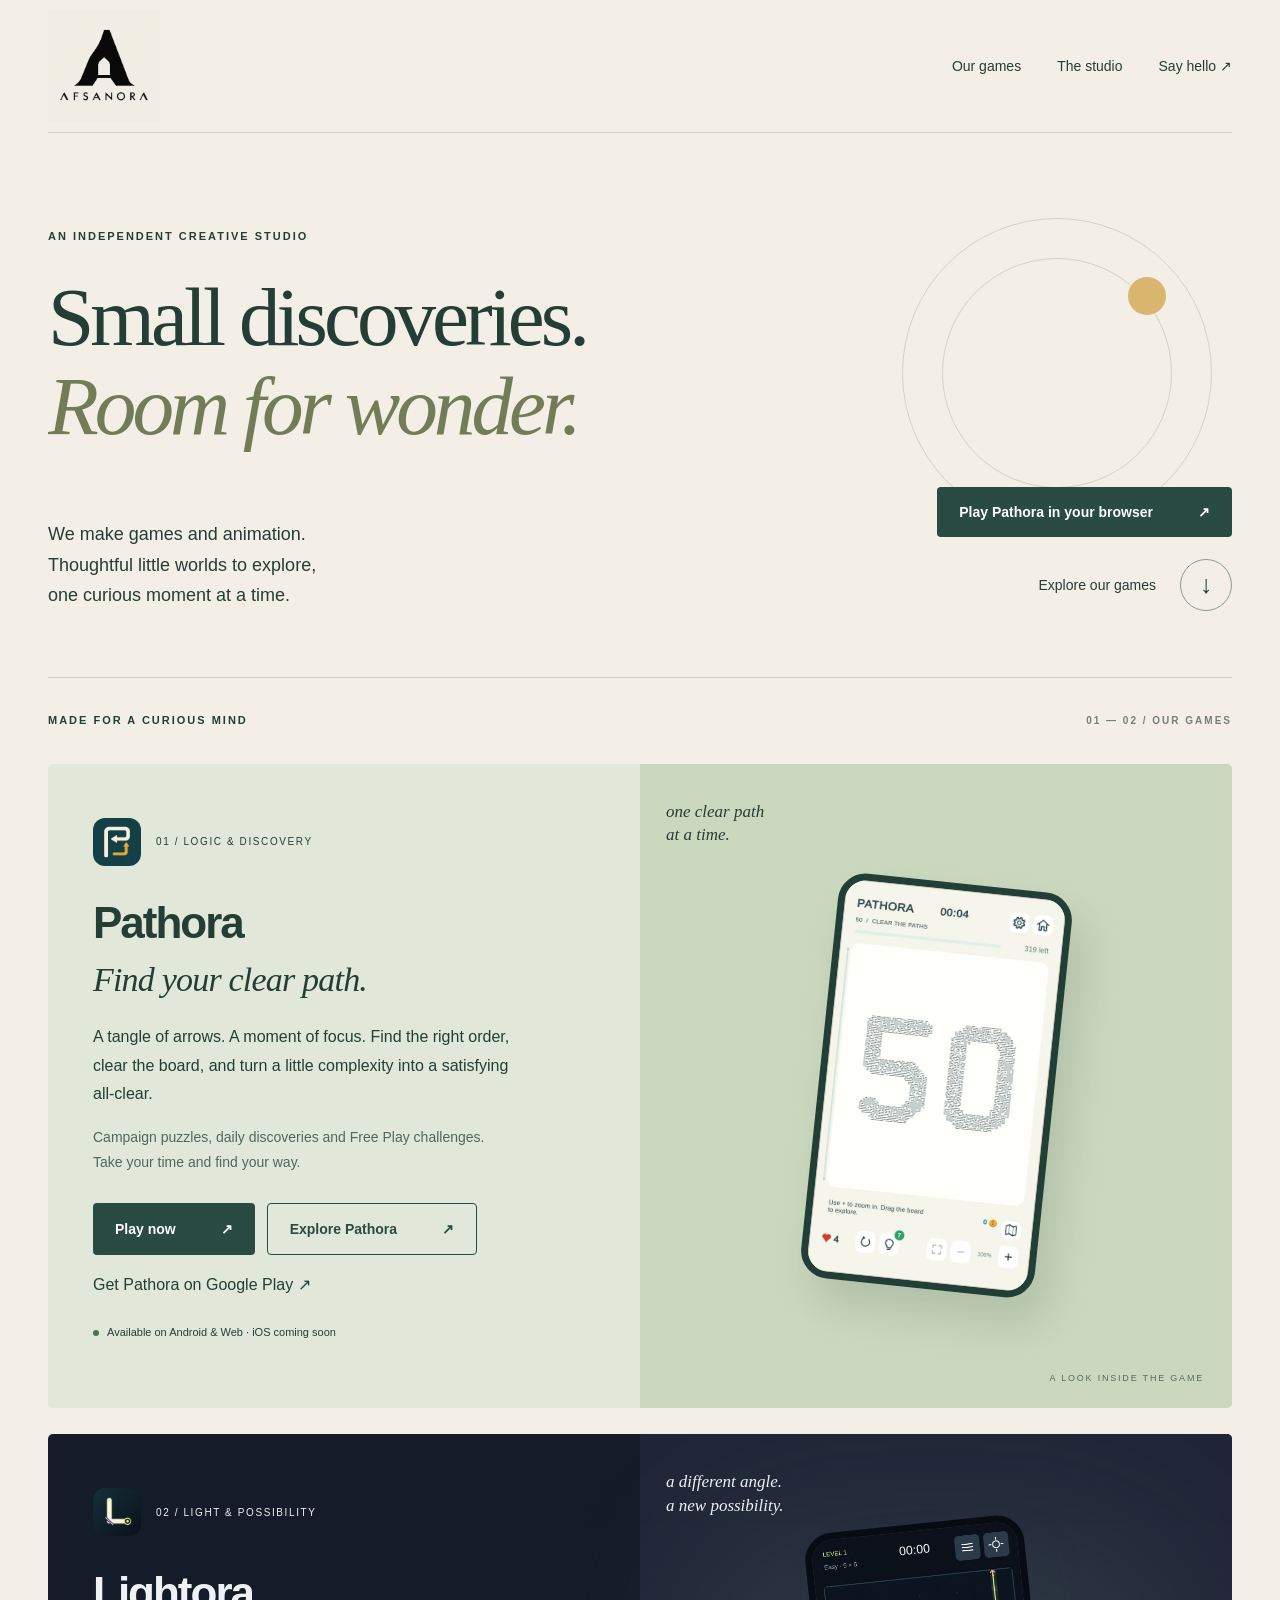
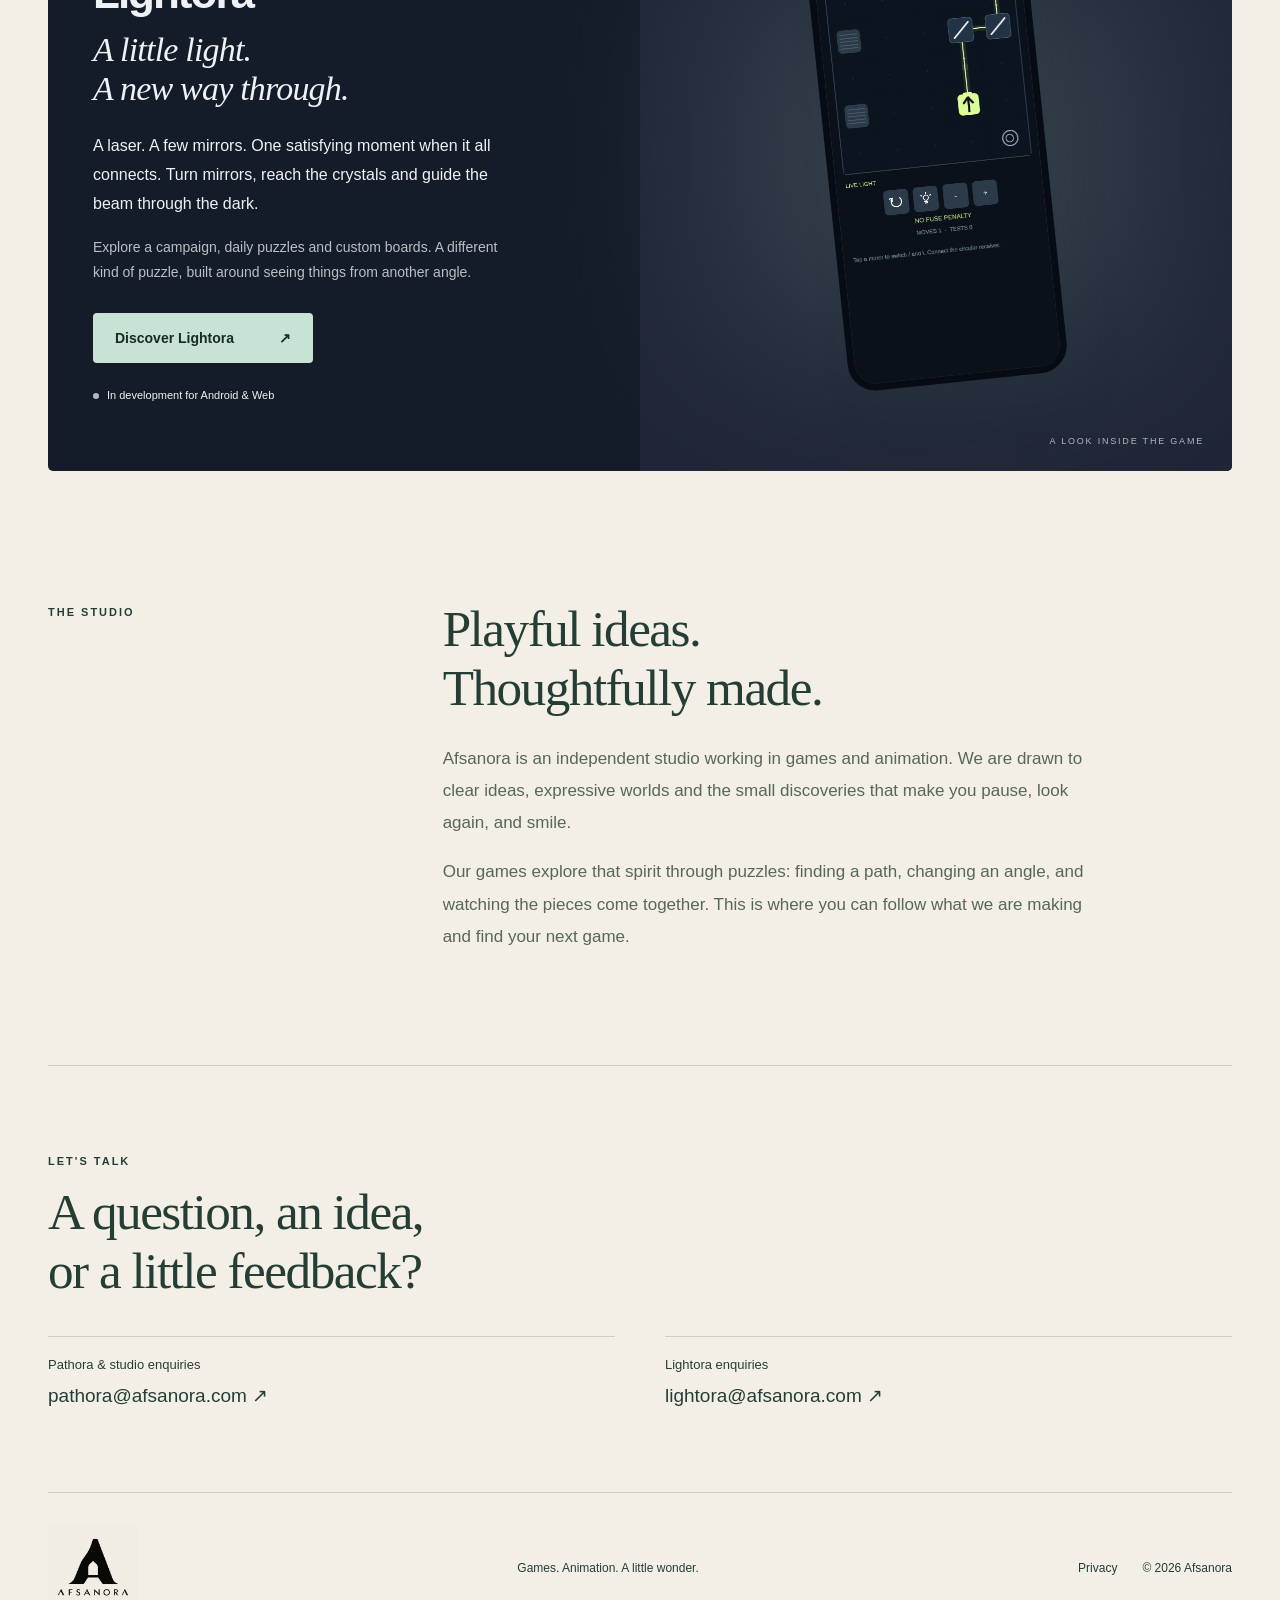
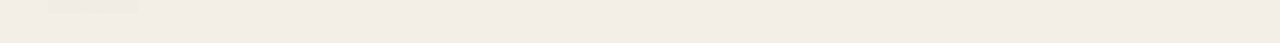
==== commit 190746f7: "Add direct browser play buttons to studio homepage" ====
--- a/index.html
+++ b/index.html
@@ -1,9 +1,9 @@
 <!doctype html>
 <html lang="en"><head><meta charset="utf-8"><meta name="viewport" content="width=device-width,initial-scale=1"><title>Afsanora — Games, animation & little discoveries</title><meta name="description" content="Discover Pathora and Lightora. Afsanora creates thoughtful games and animation, with room for curiosity, play and a little wonder."><meta name="theme-color" content="#f3efe6"><link rel="canonical" href="https://afsanora.com/"><link rel="icon" href="assets/afsanora-logo.png" type="image/png"><link rel="stylesheet" href="style.css"><meta name="google-adsense-account" content="ca-pub-6843002523901372"></head>
 <body><a class="skip" href="#main">Skip to content</a><header class="wrap"><a class="wordmark official-brand" href="./" aria-label="Afsanora home"><img src="assets/afsanora-logo.png" width="112" height="112" alt="Afsanora"></a><nav aria-label="Main navigation"><a href="#games">Our games</a><a href="#studio">The studio</a><a href="#contact">Say hello <span aria-hidden="true">↗</span></a></nav></header>
-<main id="main"><section class="hero wrap"><p class="eyebrow">AN INDEPENDENT CREATIVE STUDIO</p><h1>Small discoveries.<br><em>Room for wonder.</em></h1><div class="hero-bottom"><p>We make games and animation.<br>Thoughtful little worlds to explore,<br>one curious moment at a time.</p><a class="round-link" href="#games"><span>Explore our games</span><span class="circle" aria-hidden="true">↓</span></a></div><div class="orb orb-one" aria-hidden="true"></div><div class="orb orb-two" aria-hidden="true"></div></section>
+<main id="main"><section class="hero wrap"><p class="eyebrow">AN INDEPENDENT CREATIVE STUDIO</p><h1>Small discoveries.<br><em>Room for wonder.</em></h1><div class="hero-bottom"><p>We make games and animation.<br>Thoughtful little worlds to explore,<br>one curious moment at a time.</p><div class="hero-actions"><a class="button" href="https://play.pathora.afsanora.com/" data-analytics-action="play_web">Play Pathora in your browser <span aria-hidden="true">↗</span></a><a class="round-link" href="#games"><span>Explore our games</span><span class="circle" aria-hidden="true">↓</span></a></div></div><div class="orb orb-one" aria-hidden="true"></div><div class="orb orb-two" aria-hidden="true"></div></section>
 <section class="games wrap" id="games"><div class="section-heading"><p class="eyebrow">MADE FOR A CURIOUS MIND</p><span>01 — 02 / OUR GAMES</span></div>
-<article class="game pathora"><div class="game-copy"><div class="game-label"><img src="assets/pathora-icon.png" width="48" height="48" alt=""><span>01 / LOGIC & DISCOVERY</span></div><h2>Pathora<span>Find your clear path.</span></h2><p>A tangle of arrows. A moment of focus. Find the right order, clear the board, and turn a little complexity into a satisfying all-clear.</p><p class="details">Campaign puzzles, daily discoveries and Free Play challenges. Take your time and find your way.</p><a class="button" href="https://pathora.afsanora.com/">Explore Pathora <span aria-hidden="true">↗</span></a><p class="store-link"><a href="https://play.google.com/store/apps/details?id=com.afsanora.pathora">Get Pathora on Google Play ↗</a></p><p class="status"><span class="live-dot"></span>Available on Android & Web · iOS coming soon</p></div><div class="game-art pathora-art"><span class="art-note">one clear path<br>at a time.</span><img class="phone" src="assets/pathora-1.0.15.png" width="540" height="960" alt="Pathora arrow puzzle in the shape of the number 50"><span class="art-caption">A LOOK INSIDE THE GAME</span></div></article>
+<article class="game pathora"><div class="game-copy"><div class="game-label"><img src="assets/pathora-icon.png" width="48" height="48" alt=""><span>01 / LOGIC & DISCOVERY</span></div><h2>Pathora<span>Find your clear path.</span></h2><p>A tangle of arrows. A moment of focus. Find the right order, clear the board, and turn a little complexity into a satisfying all-clear.</p><p class="details">Campaign puzzles, daily discoveries and Free Play challenges. Take your time and find your way.</p><div class="game-actions"><a class="button" href="https://play.pathora.afsanora.com/" data-analytics-action="play_web">Play now <span aria-hidden="true">↗</span></a><a class="button button-secondary" href="https://pathora.afsanora.com/">Explore Pathora <span aria-hidden="true">↗</span></a></div><p class="store-link"><a href="https://play.google.com/store/apps/details?id=com.afsanora.pathora">Get Pathora on Google Play ↗</a></p><p class="status"><span class="live-dot"></span>Available on Android & Web · iOS coming soon</p></div><div class="game-art pathora-art"><span class="art-note">one clear path<br>at a time.</span><img class="phone" src="assets/pathora-1.0.15.png" width="540" height="960" alt="Pathora arrow puzzle in the shape of the number 50"><span class="art-caption">A LOOK INSIDE THE GAME</span></div></article>
 <article class="game lightora"><div class="game-copy"><div class="game-label"><img src="assets/lightora-icon.png" width="48" height="48" alt=""><span>02 / LIGHT & POSSIBILITY</span></div><h2>Lightora<span>A little light.<br>A new way through.</span></h2><p>A laser. A few mirrors. One satisfying moment when it all connects. Turn mirrors, reach the crystals and guide the beam through the dark.</p><p class="details">Explore a campaign, daily puzzles and custom boards. A different kind of puzzle, built around seeing things from another angle.</p><a class="button" href="https://lightora.afsanora.com/">Discover Lightora <span aria-hidden="true">↗</span></a><p class="status"><span class="soft-dot"></span>In development for Android & Web</p></div><div class="game-art lightora-art"><span class="art-note">a different angle.<br>a new possibility.</span><img class="phone" src="assets/lightora.png" width="390" height="844" loading="lazy" alt="Lightora gameplay with a beam of light, mirrors and crystals"><span class="art-caption">A LOOK INSIDE THE GAME</span></div></article></section>
 <section class="studio wrap" id="studio"><p class="eyebrow">THE STUDIO</p><div><h2>Playful ideas.<br>Thoughtfully made.</h2><p>Afsanora is an independent studio working in games and animation. We are drawn to clear ideas, expressive worlds and the small discoveries that make you pause, look again, and smile.</p><p>Our games explore that spirit through puzzles: finding a path, changing an angle, and watching the pieces come together. This is where you can follow what we are making and find your next game.</p></div></section>
 <section class="contact wrap" id="contact"><p class="eyebrow">LET'S TALK</p><h2>A question, an idea,<br>or a little feedback?</h2><div class="contact-links"><a href="mailto:pathora@afsanora.com">Pathora & studio enquiries <span>pathora@afsanora.com ↗</span></a><a href="mailto:lightora@afsanora.com">Lightora enquiries <span>lightora@afsanora.com ↗</span></a></div></section></main>
--- a/style.css
+++ b/style.css
@@ -1,3 +1,4 @@
 *{box-sizing:border-box}html{scroll-behavior:smooth;scroll-padding-top:32px}body{margin:0;background:#f3efe6;color:#243e36;font-family:Arial,Helvetica,sans-serif;-webkit-font-smoothing:antialiased}a{color:inherit;text-decoration:none}a:focus-visible{outline:3px solid #b17b32;outline-offset:7px}img{max-width:100%;height:auto;display:block}.wrap{width:min(1200px,calc(100% - 96px));margin-inline:auto}.skip{position:absolute;top:-80px;background:white;padding:16px;z-index:10}.skip:focus{top:8px}header{display:flex;justify-content:space-between;align-items:center;padding-block:30px;border-bottom:1px solid #cccfc2}.wordmark{display:flex;align-items:center;gap:9px;font-size:29px;font-weight:700;letter-spacing:-1.5px}.brand-dot{color:#a78039;margin-left:-8px}nav{display:flex;gap:36px;font-size:14px}nav a:hover{text-decoration:underline;text-underline-offset:6px}.hero{position:relative;overflow:hidden;padding-block:83px 66px}.eyebrow,.section-heading>span{font-size:11px;letter-spacing:2px;font-weight:700;line-height:1.8}.hero h1{font-family:Georgia,serif;font-size:clamp(52px,6.5vw,90px);font-weight:400;line-height:1.07;letter-spacing:-4px;margin:26px 0 36px;position:relative;z-index:1}em{font-weight:400;color:#727d58}.hero-bottom{display:flex;justify-content:space-between;align-items:end;position:relative;z-index:1}.hero-bottom p{font-size:18px;line-height:1.7;margin:0}.round-link{display:flex;gap:24px;align-items:center;font-size:14px}.circle{width:52px;height:52px;border:1px solid #8e9d8a;display:grid;place-items:center;border-radius:50%;font-size:25px}.orb{position:absolute;border:1px solid #d3d4bf;border-radius:50%;pointer-events:none}.orb-one{width:310px;height:310px;right:20px;top:85px}.orb-two{width:230px;height:230px;right:60px;top:125px}.orb-two:after{content:'';width:38px;height:38px;background:#d9b66e;border-radius:50%;position:absolute;right:5px;top:18px}.section-heading{display:flex;justify-content:space-between;align-items:center;border-top:1px solid #cccfc2;padding-block:22px}.section-heading>span{color:#758075;font-size:10px}.game{display:grid;grid-template-columns:1fr 1fr;min-height:620px;border-radius:5px;overflow:hidden;margin-bottom:26px}.pathora{background:#e1e8da}.game-copy{padding:54px 45px}.game-label{display:flex;align-items:center;gap:15px;font-size:10px;letter-spacing:1.6px}.game-label img{border-radius:12px}.game h2{font-size:44px;letter-spacing:-2px;margin:32px 0 24px}.game h2 span{display:block;font:italic 34px/1.15 Georgia,serif;letter-spacing:-.8px;margin-top:12px}.game-copy>p{max-width:420px;line-height:1.8;font-size:16px}.game-copy .details{font-size:14px;opacity:.76;margin-bottom:28px}.button{display:inline-flex;gap:45px;justify-content:space-between;align-items:center;padding:17px 22px;background:#294b42;color:#fff;border-radius:4px;font-size:14px;font-weight:700;transition:transform .2s}.button:hover{transform:translateY(-3px)}.status{font-size:11px!important;display:flex;gap:8px;align-items:center;margin-top:23px!important}.live-dot,.soft-dot{width:6px;height:6px;border-radius:50%;background:#437653;flex-shrink:0}.soft-dot{background:#b6b3cf}.game-art{position:relative;display:flex;align-items:center;justify-content:center;padding:50px 30px}.pathora-art{background:#cad8bd}.phone{width:235px;border:7px solid #233e37;border-radius:28px;box-shadow:16px 25px 40px #233e3725;position:relative;z-index:1;transform:rotate(6deg)}.art-note{position:absolute;font:italic 17px/1.4 Georgia,serif;left:26px;top:36px}.art-caption{position:absolute;bottom:25px;right:28px;font-size:9px;letter-spacing:1.8px;opacity:.7}.lightora{background:#151c29;color:#eff1f5}.lightora-art{background:#202637}.lightora-art:before{content:'';position:absolute;inset:20% 15%;background:#6b827e;filter:blur(90px);opacity:.28}.lightora .phone{border-color:#060b14;width:220px;transform:rotate(-6deg)}.lightora .button{background:#c6e3d4;color:#182b28}.studio{display:grid;grid-template-columns:1fr 2fr;padding-block:95px;border-bottom:1px solid #cccfc2}.studio h2,.contact h2{font:400 clamp(34px,4vw,52px)/1.15 Georgia,serif;letter-spacing:-1.5px;margin:8px 0 25px}.studio>div{max-width:670px}.studio p:not(.eyebrow){font-size:17px;line-height:1.9;color:#58675a}.contact{padding-block:75px 85px}.contact-links{display:grid;grid-template-columns:1fr 1fr;gap:50px;margin-top:35px}.contact-links a{border-top:1px solid #cccfc2;padding-top:20px;font-size:13px}.contact-links span{display:block;font-size:19px;margin-top:12px}.contact-links a:hover span{text-decoration:underline;text-underline-offset:5px}footer{border-top:1px solid #cccfc2;padding-block:30px;display:flex;justify-content:space-between;align-items:center;gap:20px}footer p,footer>div{font-size:12px}footer>div{display:flex;gap:25px}.legal{max-width:760px;padding-block:60px 90px;min-height:70vh}.legal h1{font:48px Georgia,serif}.legal h2{margin-top:32px}.legal p{line-height:1.9}.legal a{text-decoration:underline}@media(min-width:1450px){.hero{padding-block:95px 80px}}@media(max-width:900px){.wrap{width:calc(100% - 48px)}.hero h1{letter-spacing:-2px}.orb{opacity:.5;right:-60px}.game-copy{padding:36px 25px}.game h2{font-size:37px}.game h2 span{font-size:29px}.game-art{padding-inline:15px}.phone{width:205px}.art-note{font-size:14px;left:15px}.studio{grid-template-columns:1fr;gap:20px}footer p{display:none}}@media(max-width:600px){.wrap{width:calc(100% - 36px)}header{padding-block:22px}.wordmark{font-size:25px}.wordmark img{width:29px;height:29px}nav{gap:18px;font-size:12px}nav a:last-child{display:none}.hero{padding-block:50px 42px}.hero h1{font-size:49px;letter-spacing:-2px}.hero-bottom{display:block}.hero-bottom p{font-size:16px}.round-link{margin-top:28px;justify-content:space-between}.orb{display:none}.section-heading>span{display:none}.game{grid-template-columns:1fr}.game-copy{padding:30px 25px}.game h2{margin-top:24px}.game-art{min-height:490px}.phone{width:220px}.lightora .phone{width:200px}.game-copy>p{font-size:15px}.status{font-size:10px!important}.studio{padding-block:54px}.contact{padding-block:50px}.contact-links{grid-template-columns:1fr;gap:28px}.contact-links span{font-size:18px}footer{align-items:start}footer>div{flex-direction:column;gap:12px;font-size:11px}.legal h1{font-size:36px}}@media(prefers-reduced-motion:reduce){html{scroll-behavior:auto}.button{transition:none}}
 
 header.wrap{padding-block:10px}.official-brand img{width:112px;height:auto;mix-blend-mode:multiply}footer .official-brand img{width:90px}@media(max-width:600px){.official-brand img{width:88px}footer .official-brand img{width:76px}}
+.hero-actions{display:flex;flex-direction:column;align-items:flex-end;gap:22px}.game-actions{display:flex;flex-wrap:wrap;gap:12px}.button-secondary{background:transparent;color:#294b42;border:1px solid #294b42}@media(max-width:600px){.hero-actions{align-items:stretch;margin-top:26px}.hero-actions .round-link{margin-top:0}.hero-actions .button{gap:16px}.game-actions .button{gap:20px}}
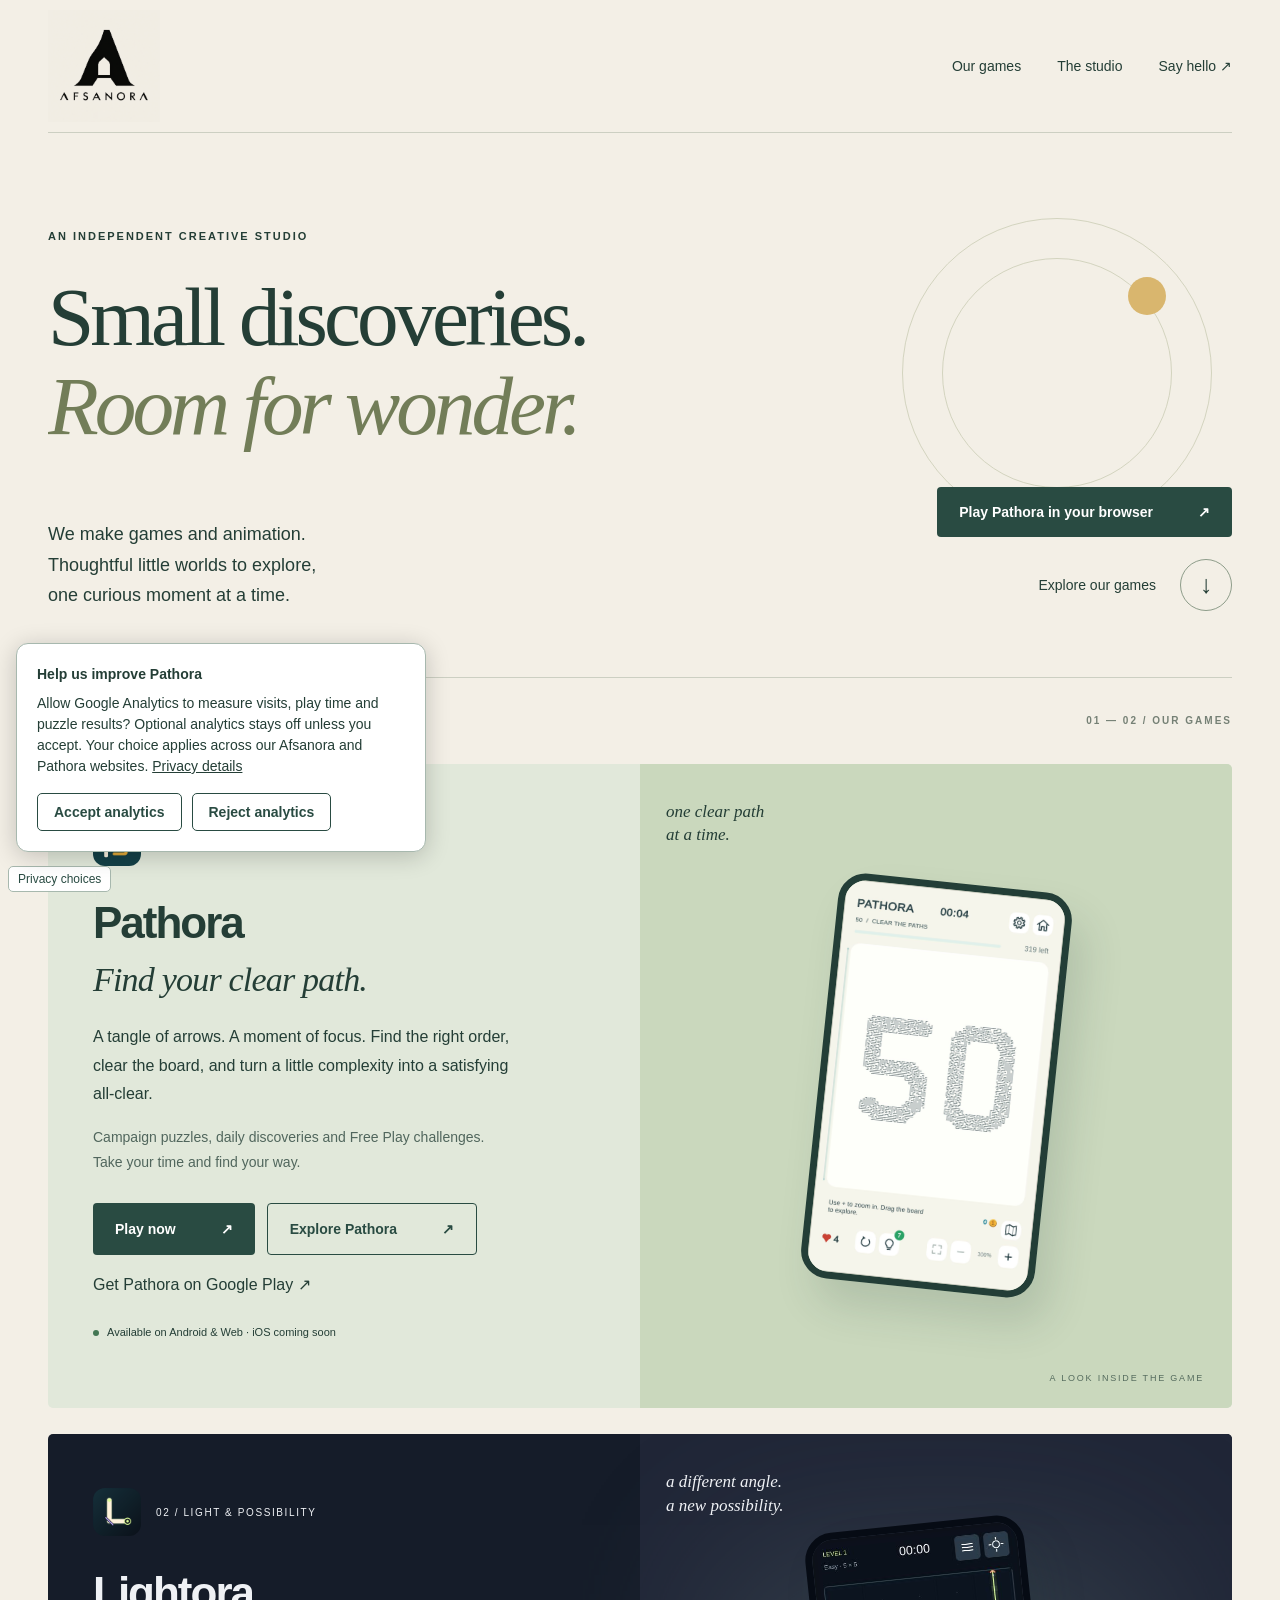
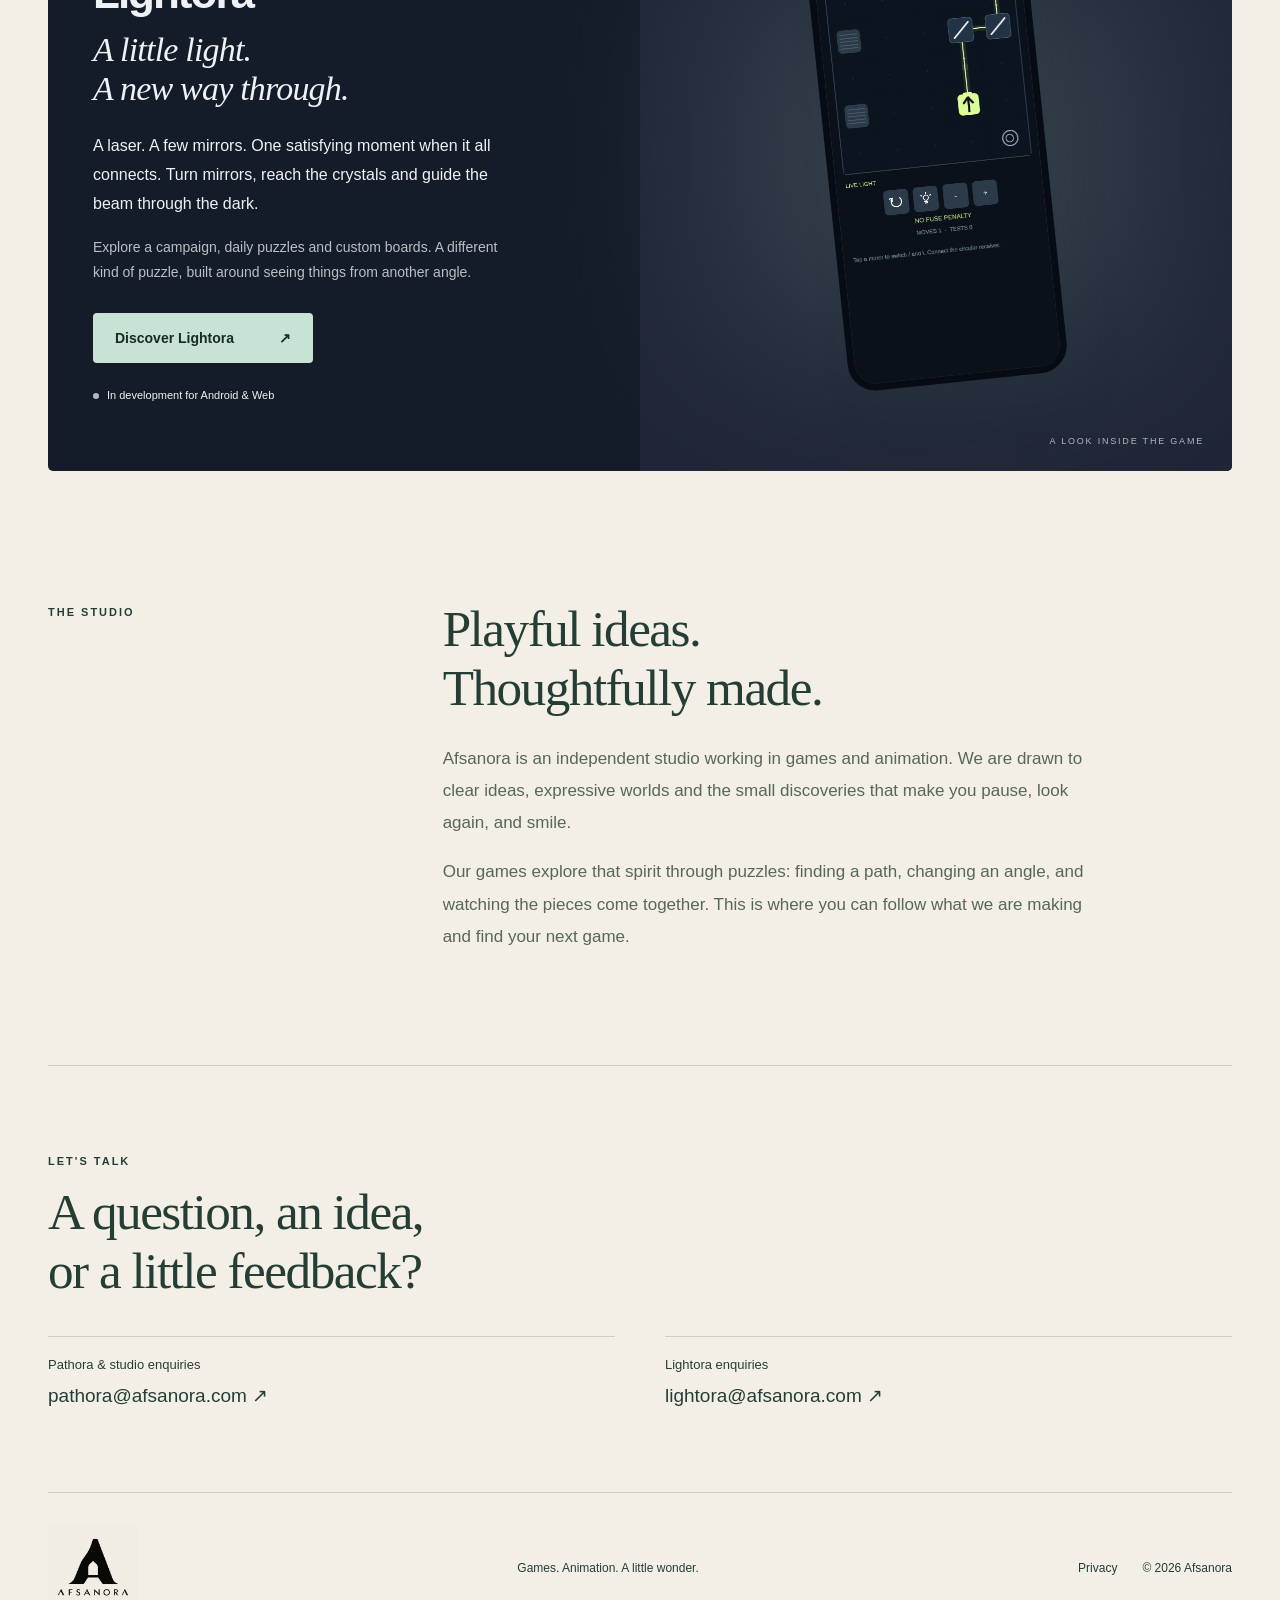
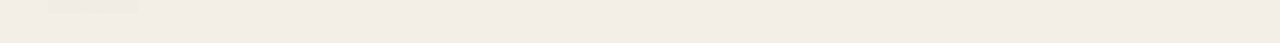
==== commit 58cb431e: "Add opt-in GA4 analytics and privacy choices" ====
--- a/index.html
+++ b/index.html
@@ -1,5 +1,5 @@
 <!doctype html>
-<html lang="en"><head><meta charset="utf-8"><meta name="viewport" content="width=device-width,initial-scale=1"><title>Afsanora — Games, animation & little discoveries</title><meta name="description" content="Discover Pathora and Lightora. Afsanora creates thoughtful games and animation, with room for curiosity, play and a little wonder."><meta name="theme-color" content="#f3efe6"><link rel="canonical" href="https://afsanora.com/"><link rel="icon" href="assets/afsanora-logo.png" type="image/png"><link rel="stylesheet" href="style.css"><meta name="google-adsense-account" content="ca-pub-6843002523901372"></head>
+<html lang="en"><head><meta charset="utf-8"><meta name="viewport" content="width=device-width,initial-scale=1"><title>Afsanora — Games, animation & little discoveries</title><meta name="description" content="Discover Pathora and Lightora. Afsanora creates thoughtful games and animation, with room for curiosity, play and a little wonder."><meta name="theme-color" content="#f3efe6"><link rel="canonical" href="https://afsanora.com/"><link rel="icon" href="assets/afsanora-logo.png" type="image/png"><link rel="stylesheet" href="style.css"><meta name="google-adsense-account" content="ca-pub-6843002523901372"><script defer src="/analytics.js"></script></head>
 <body><a class="skip" href="#main">Skip to content</a><header class="wrap"><a class="wordmark official-brand" href="./" aria-label="Afsanora home"><img src="assets/afsanora-logo.png" width="112" height="112" alt="Afsanora"></a><nav aria-label="Main navigation"><a href="#games">Our games</a><a href="#studio">The studio</a><a href="#contact">Say hello <span aria-hidden="true">↗</span></a></nav></header>
 <main id="main"><section class="hero wrap"><p class="eyebrow">AN INDEPENDENT CREATIVE STUDIO</p><h1>Small discoveries.<br><em>Room for wonder.</em></h1><div class="hero-bottom"><p>We make games and animation.<br>Thoughtful little worlds to explore,<br>one curious moment at a time.</p><div class="hero-actions"><a class="button" href="https://play.pathora.afsanora.com/" data-analytics-action="play_web">Play Pathora in your browser <span aria-hidden="true">↗</span></a><a class="round-link" href="#games"><span>Explore our games</span><span class="circle" aria-hidden="true">↓</span></a></div></div><div class="orb orb-one" aria-hidden="true"></div><div class="orb orb-two" aria-hidden="true"></div></section>
 <section class="games wrap" id="games"><div class="section-heading"><p class="eyebrow">MADE FOR A CURIOUS MIND</p><span>01 — 02 / OUR GAMES</span></div>
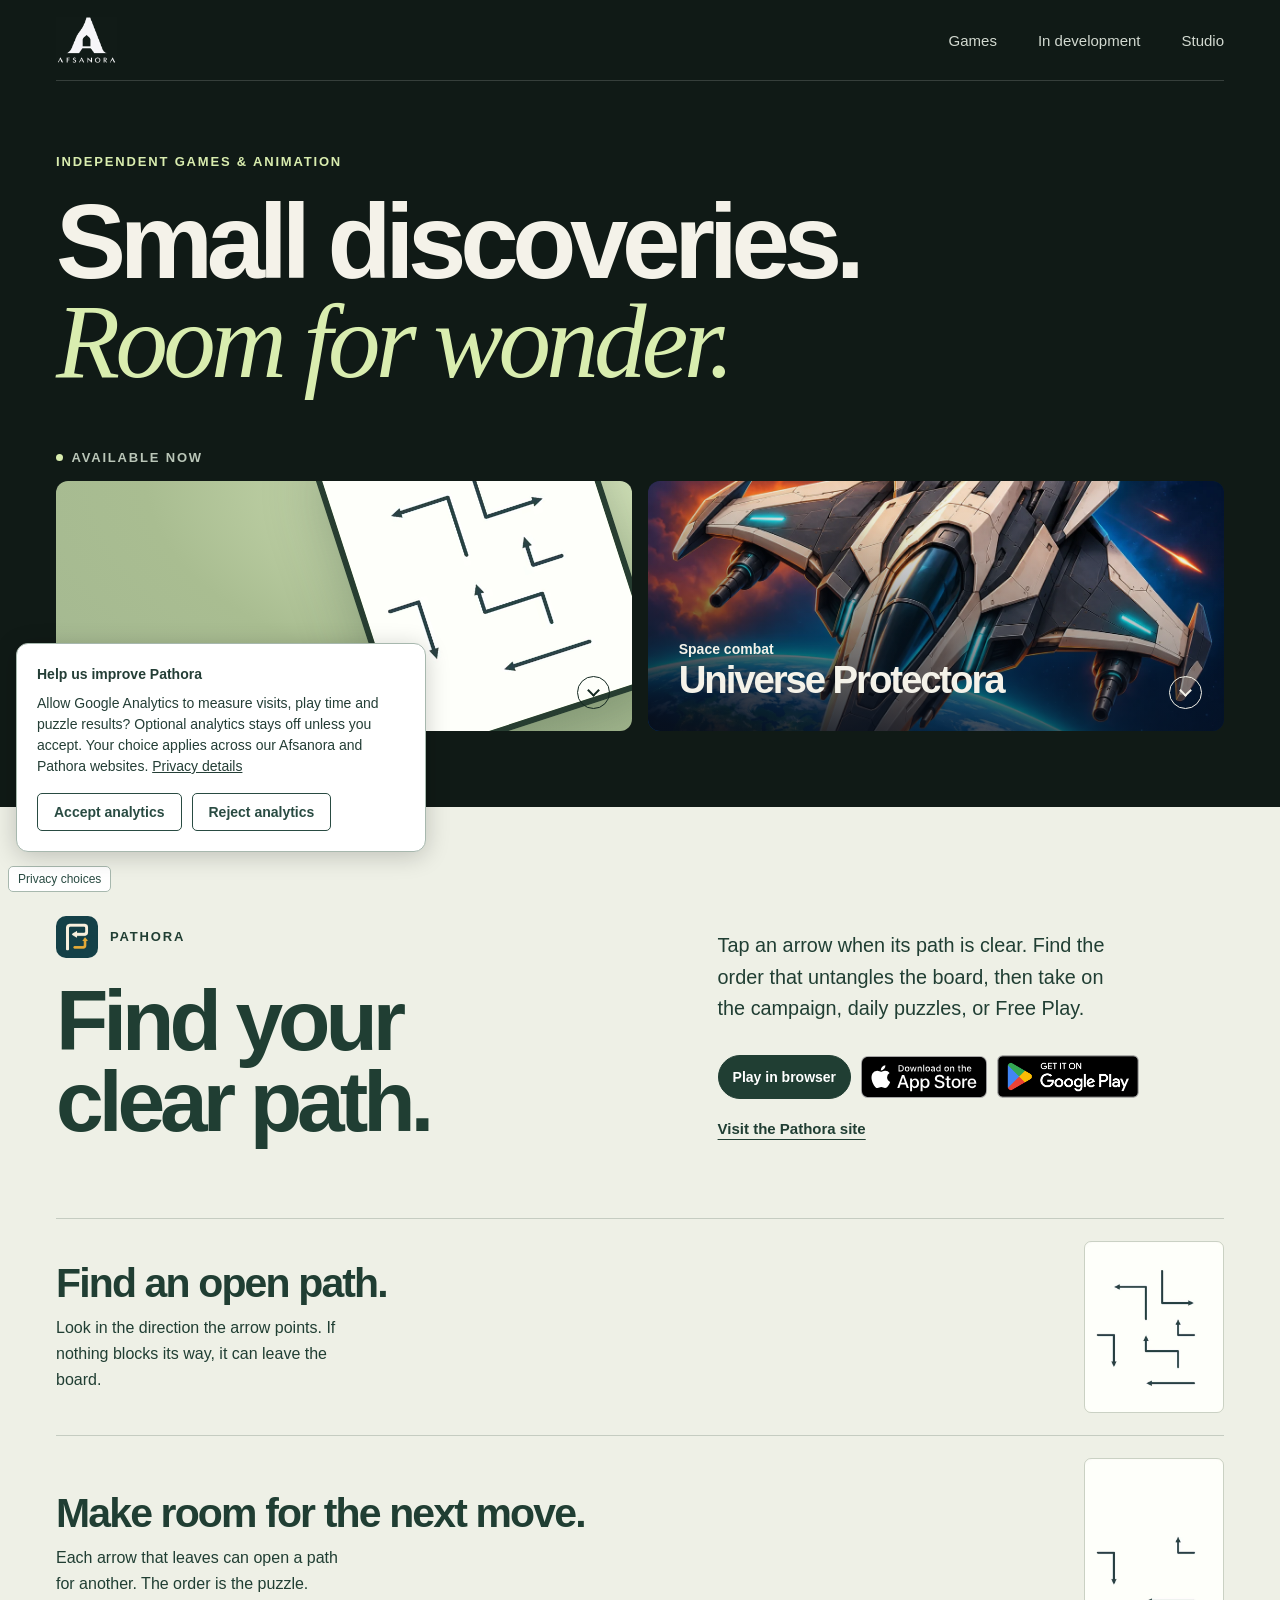
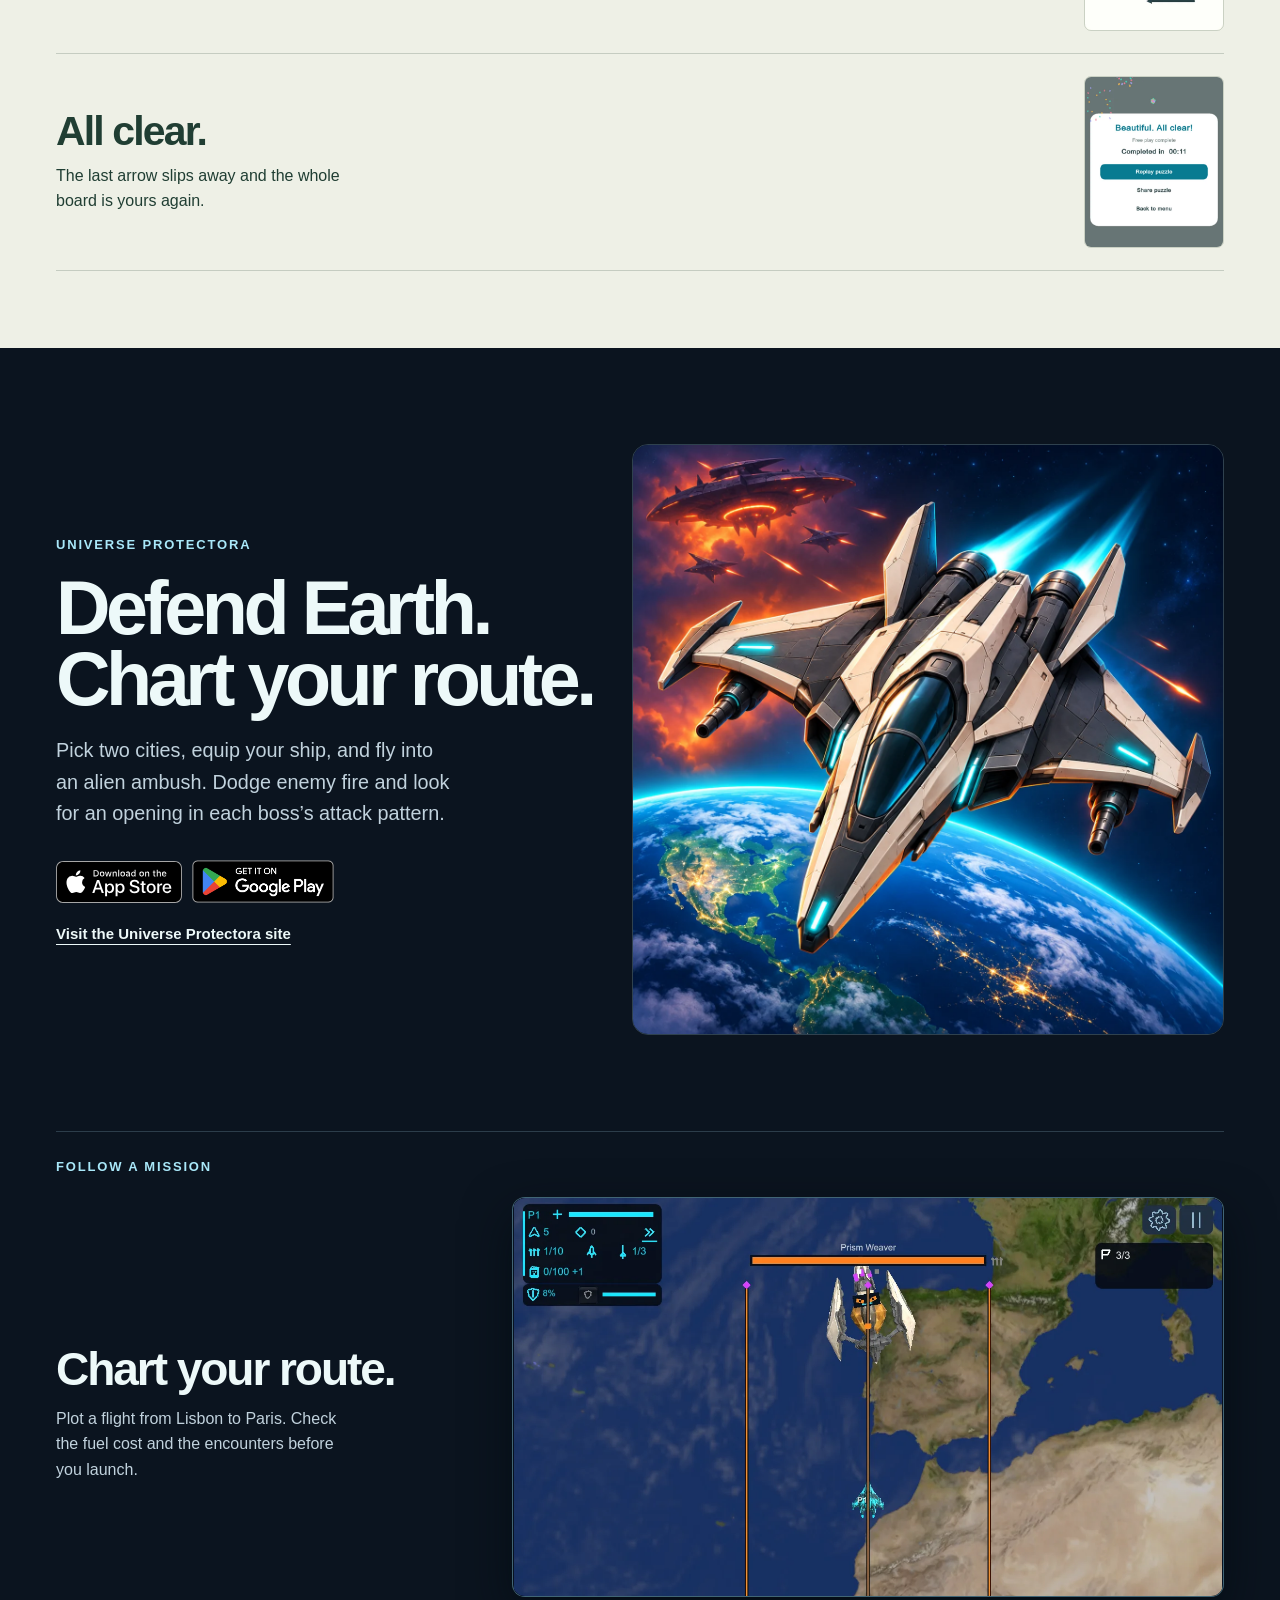
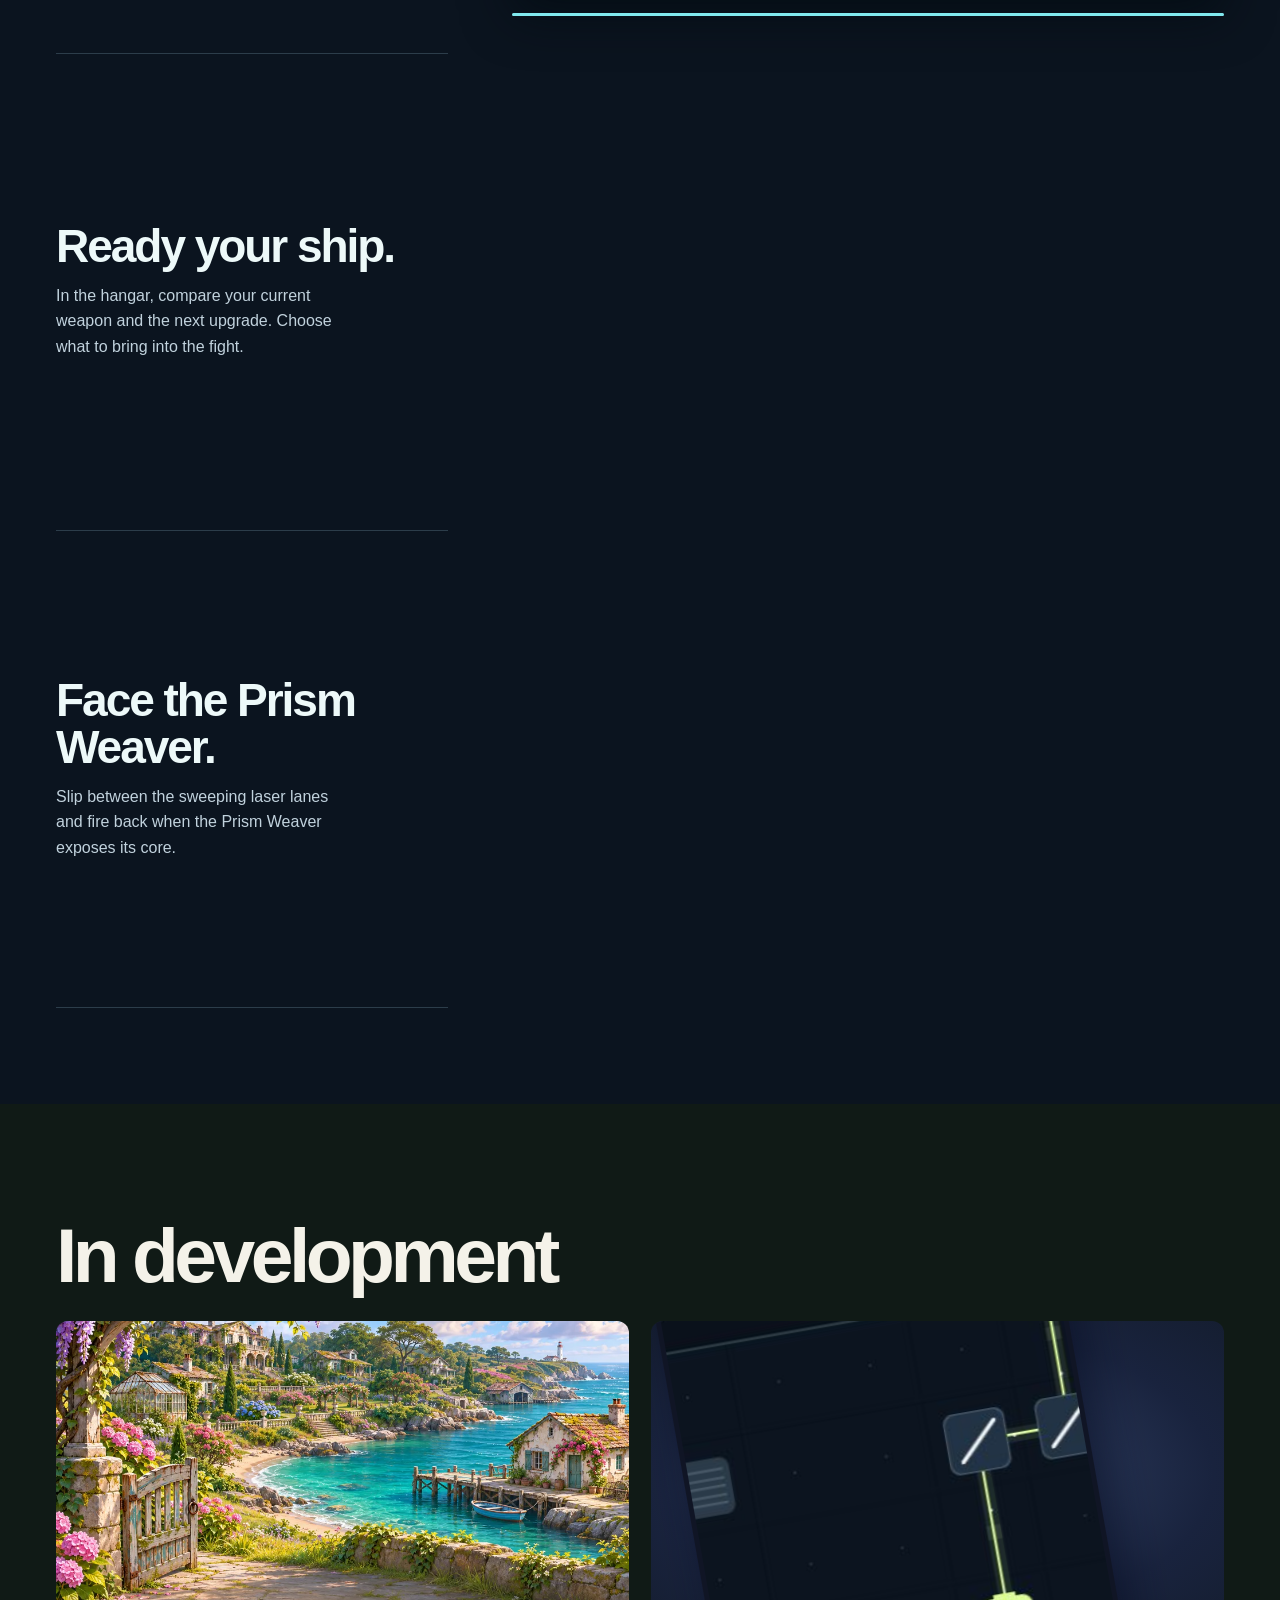
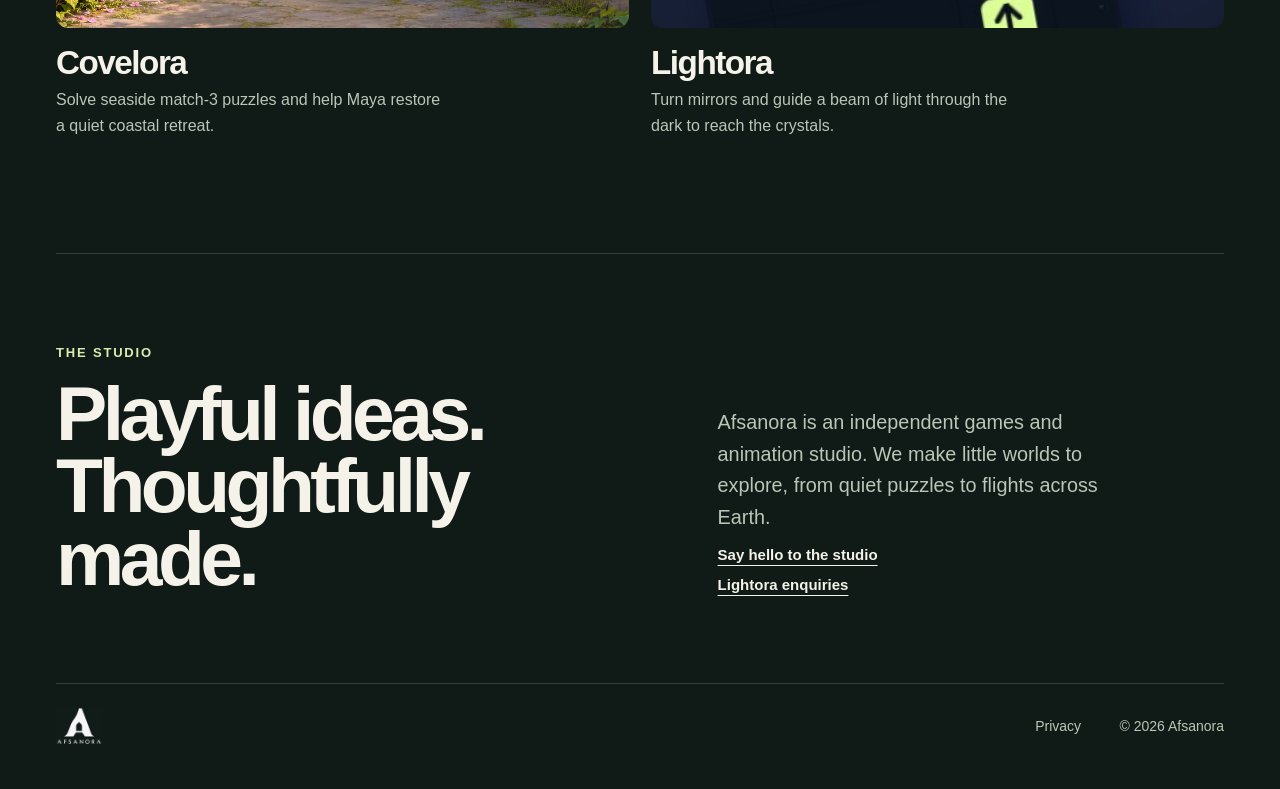
==== commit d1f2ffb5: "Redesign Afsanora landing page with scroll-driven game showcases" ====
--- a/index.html
+++ b/index.html
@@ -1,10 +1,218 @@
 <!doctype html>
-<html lang="en"><head><meta charset="utf-8"><meta name="viewport" content="width=device-width,initial-scale=1"><title>Afsanora — Games, animation & little discoveries</title><meta name="description" content="Discover Pathora and Lightora. Afsanora creates thoughtful games and animation, with room for curiosity, play and a little wonder."><meta name="theme-color" content="#f3efe6"><link rel="canonical" href="https://afsanora.com/"><link rel="icon" href="assets/afsanora-logo.png" type="image/png"><link rel="stylesheet" href="style.css"><meta name="google-adsense-account" content="ca-pub-6843002523901372"><script defer src="/analytics.js"></script></head>
-<body><a class="skip" href="#main">Skip to content</a><header class="wrap"><a class="wordmark official-brand" href="./" aria-label="Afsanora home"><img src="assets/afsanora-logo.png" width="112" height="112" alt="Afsanora"></a><nav aria-label="Main navigation"><a href="#games">Our games</a><a href="#studio">The studio</a><a href="#contact">Say hello <span aria-hidden="true">↗</span></a></nav></header>
-<main id="main"><section class="hero wrap"><p class="eyebrow">AN INDEPENDENT CREATIVE STUDIO</p><h1>Small discoveries.<br><em>Room for wonder.</em></h1><div class="hero-bottom"><p>We make games and animation.<br>Thoughtful little worlds to explore,<br>one curious moment at a time.</p><div class="hero-actions"><a class="button" href="https://play.pathora.afsanora.com/" data-analytics-action="play_web">Play Pathora in your browser <span aria-hidden="true">↗</span></a><a class="round-link" href="#games"><span>Explore our games</span><span class="circle" aria-hidden="true">↓</span></a></div></div><div class="orb orb-one" aria-hidden="true"></div><div class="orb orb-two" aria-hidden="true"></div></section>
-<section class="games wrap" id="games"><div class="section-heading"><p class="eyebrow">MADE FOR A CURIOUS MIND</p><span>01 — 02 / OUR GAMES</span></div>
-<article class="game pathora"><div class="game-copy"><div class="game-label"><img src="assets/pathora-icon.png" width="48" height="48" alt=""><span>01 / LOGIC & DISCOVERY</span></div><h2>Pathora<span>Find your clear path.</span></h2><p>A tangle of arrows. A moment of focus. Find the right order, clear the board, and turn a little complexity into a satisfying all-clear.</p><p class="details">Campaign puzzles, daily discoveries and Free Play challenges. Take your time and find your way.</p><div class="game-actions"><a class="button" href="https://play.pathora.afsanora.com/" data-analytics-action="play_web">Play now <span aria-hidden="true">↗</span></a><a class="button button-secondary" href="https://pathora.afsanora.com/">Explore Pathora <span aria-hidden="true">↗</span></a></div><p class="store-link"><a href="https://play.google.com/store/apps/details?id=com.afsanora.pathora">Get Pathora on Google Play ↗</a></p><p class="status"><span class="live-dot"></span>Available on Android & Web · iOS coming soon</p></div><div class="game-art pathora-art"><span class="art-note">one clear path<br>at a time.</span><img class="phone" src="assets/pathora-1.0.15.png" width="540" height="960" alt="Pathora arrow puzzle in the shape of the number 50"><span class="art-caption">A LOOK INSIDE THE GAME</span></div></article>
-<article class="game lightora"><div class="game-copy"><div class="game-label"><img src="assets/lightora-icon.png" width="48" height="48" alt=""><span>02 / LIGHT & POSSIBILITY</span></div><h2>Lightora<span>A little light.<br>A new way through.</span></h2><p>A laser. A few mirrors. One satisfying moment when it all connects. Turn mirrors, reach the crystals and guide the beam through the dark.</p><p class="details">Explore a campaign, daily puzzles and custom boards. A different kind of puzzle, built around seeing things from another angle.</p><a class="button" href="https://lightora.afsanora.com/">Discover Lightora <span aria-hidden="true">↗</span></a><p class="status"><span class="soft-dot"></span>In development for Android & Web</p></div><div class="game-art lightora-art"><span class="art-note">a different angle.<br>a new possibility.</span><img class="phone" src="assets/lightora.png" width="390" height="844" loading="lazy" alt="Lightora gameplay with a beam of light, mirrors and crystals"><span class="art-caption">A LOOK INSIDE THE GAME</span></div></article></section>
-<section class="studio wrap" id="studio"><p class="eyebrow">THE STUDIO</p><div><h2>Playful ideas.<br>Thoughtfully made.</h2><p>Afsanora is an independent studio working in games and animation. We are drawn to clear ideas, expressive worlds and the small discoveries that make you pause, look again, and smile.</p><p>Our games explore that spirit through puzzles: finding a path, changing an angle, and watching the pieces come together. This is where you can follow what we are making and find your next game.</p></div></section>
-<section class="contact wrap" id="contact"><p class="eyebrow">LET'S TALK</p><h2>A question, an idea,<br>or a little feedback?</h2><div class="contact-links"><a href="mailto:pathora@afsanora.com">Pathora & studio enquiries <span>pathora@afsanora.com ↗</span></a><a href="mailto:lightora@afsanora.com">Lightora enquiries <span>lightora@afsanora.com ↗</span></a></div></section></main>
-<footer class="wrap"><a class="wordmark official-brand" href="./" aria-label="Afsanora home"><img src="assets/afsanora-logo.png" width="112" height="112" alt="Afsanora"></a><p>Games. Animation. A little wonder.</p><div><a href="privacy/">Privacy</a><span>© 2026 Afsanora</span></div></footer></body></html>
+<html lang="en">
+<head>
+  <meta charset="utf-8">
+  <meta name="viewport" content="width=device-width, initial-scale=1">
+  <title>Afsanora — Games, animation &amp; little discoveries</title>
+  <meta name="description" content="Play Pathora and Universe Protectora, and discover what's in development at Afsanora, an independent games and animation studio.">
+  <meta name="theme-color" content="#111c18">
+  <meta name="google-adsense-account" content="ca-pub-6843002523901372">
+  <link rel="canonical" href="https://afsanora.com/">
+  <link rel="icon" href="mark.svg" type="image/svg+xml">
+  <link rel="stylesheet" href="style.css">
+  <script defer src="analytics.js"></script>
+  <script defer src="landing.js"></script>
+</head>
+<body class="landing">
+  <a class="skip" href="#main">Skip to content</a>
+  <header class="site-header wrap">
+    <a class="brand" href="./" aria-label="Afsanora home">
+      <img src="assets/afsanora-brand.webp" width="208" height="160" alt="">
+    </a>
+    <nav aria-label="Main navigation">
+      <a href="#games">Games</a>
+      <a href="#in-development">In development</a>
+      <a href="#studio">Studio</a>
+    </nav>
+  </header>
+
+  <main id="main">
+    <section class="hero wrap" aria-labelledby="hero-title">
+      <p class="eyebrow hero-eyebrow">Independent games &amp; animation</p>
+      <h1 id="hero-title">Small discoveries.<br><em>Room for wonder.</em></h1>
+      <div class="game-shelf" id="games">
+        <p class="eyebrow shelf-label"><span></span> Available now</p>
+        <div class="cover-grid">
+          <a class="cover cover-pathora" href="#pathora">
+            <img class="cover-board" src="assets/pathora-start.webp" width="454" height="560" alt="">
+            <span class="cover-copy"><span>Logic puzzle</span><strong>Pathora</strong></span>
+            <span class="cover-icon" aria-hidden="true"></span>
+          </a>
+          <a class="cover cover-universe" href="#universe-protectora">
+            <img src="assets/universe-protectora.webp" width="1254" height="1254" alt="">
+            <span class="cover-copy"><span>Space combat</span><strong>Universe Protectora</strong></span>
+            <span class="cover-icon" aria-hidden="true"></span>
+          </a>
+        </div>
+      </div>
+    </section>
+
+    <section class="pathora-section" id="pathora" aria-labelledby="pathora-title">
+      <div class="wrap">
+        <div class="feature-intro">
+          <div>
+            <p class="eyebrow feature-label"><img src="assets/pathora-icon.png" width="42" height="42" alt=""> Pathora</p>
+            <h2 id="pathora-title">Find your<br>clear path.</h2>
+          </div>
+          <div class="feature-details">
+            <p>Tap an arrow when its path is clear. Find the order that untangles the board, then take on the campaign, daily puzzles, or Free Play.</p>
+            <div class="actions">
+              <a class="button primary" href="https://play.pathora.afsanora.com/">Play in browser</a>
+              <div class="store-badges">
+                <a class="store-badge" href="https://apps.apple.com/us/app/pathora-puzzle/id6822680724" target="_blank" rel="noopener">
+                  <img src="assets/app-store-badge.svg" width="120" height="40" alt="Download Pathora on the App Store">
+                </a>
+                <a class="store-badge google-play" href="https://play.google.com/store/apps/details?id=com.afsanora.pathora" target="_blank" rel="noopener">
+                  <img src="assets/google-play-badge.png" width="646" height="250" alt="Get Pathora on Google Play">
+                </a>
+              </div>
+            </div>
+            <a class="text-link" href="https://pathora.afsanora.com/">Visit the Pathora site</a>
+          </div>
+        </div>
+
+        <div class="puzzle-story" data-scroll-story>
+          <div class="story-stage" aria-hidden="true">
+            <div class="story-screen">
+              <video width="454" height="560" playsinline muted preload="none" poster="assets/pathora-start.webp" data-video-src="assets/pathora-first-moves.mp4"></video>
+            </div>
+            <div class="story-progress"></div>
+          </div>
+          <div class="story-steps">
+            <article class="story-step">
+              <div>
+                <h3>Find an open path.</h3>
+                <p>Look in the direction the arrow points. If nothing blocks its way, it can leave the board.</p>
+              </div>
+              <img src="assets/pathora-start.webp" width="454" height="560" alt="Six arrows on the starting board" loading="lazy">
+            </article>
+            <article class="story-step">
+              <div>
+                <h3>Make room for the next move.</h3>
+                <p>Each arrow that leaves can open a path for another. The order is the puzzle.</p>
+              </div>
+              <img src="assets/pathora-open.webp" width="454" height="560" alt="The same board with a few arrows remaining" loading="lazy">
+            </article>
+            <article class="story-step">
+              <div>
+                <h3>All clear.</h3>
+                <p>The last arrow slips away and the whole board is yours again.</p>
+              </div>
+              <img src="assets/pathora-clear.webp" width="454" height="560" alt="Pathora's All Clear completion screen" loading="lazy">
+            </article>
+          </div>
+        </div>
+      </div>
+    </section>
+
+    <section class="universe-section" id="universe-protectora" aria-labelledby="universe-title">
+      <div class="wrap universe-layout">
+        <div class="universe-copy">
+          <p class="eyebrow">Universe Protectora</p>
+          <h2 id="universe-title">Defend Earth.<br>Chart your route.</h2>
+          <p>Pick two cities, equip your ship, and fly into an alien ambush. Dodge enemy fire and look for an opening in each boss’s attack pattern.</p>
+          <div class="actions">
+            <div class="store-badges">
+              <a class="store-badge" href="https://apps.apple.com/us/app/universe-protectora/id6830663900" target="_blank" rel="noopener">
+                <img src="assets/app-store-badge.svg" width="120" height="40" alt="Download Universe Protectora on the App Store">
+              </a>
+              <a class="store-badge google-play" href="https://play.google.com/store/apps/details?id=com.afsanora.universeprotectora" target="_blank" rel="noopener">
+                <img src="assets/google-play-badge.png" width="646" height="250" alt="Get Universe Protectora on Google Play">
+              </a>
+            </div>
+          </div>
+          <a class="text-link" href="https://universeprotectora.afsanora.com/">Visit the Universe Protectora site</a>
+        </div>
+        <figure class="universe-art">
+          <img src="assets/universe-protectora.webp" width="1254" height="1254" alt="A silver spacecraft with cyan engines defending Earth from an alien fleet" loading="lazy">
+        </figure>
+      </div>
+      <section class="mission-story wrap" aria-labelledby="mission-title" data-mission-story>
+        <h3 id="mission-title" class="eyebrow">Follow a mission</h3>
+        <div class="mission-stage" aria-hidden="true">
+          <div class="mission-viewport">
+            <div class="mission-shot mission-map">
+              <img src="assets/universe-route.webp" width="1280" height="720" alt="" loading="lazy">
+              <div class="mission-route-line"><i></i></div>
+              <div class="mission-route-readout">
+                <span>Lisbon to Paris</span>
+                <small>13 fuel · 1 boss</small>
+              </div>
+            </div>
+            <div class="mission-shot mission-hangar">
+              <img src="assets/universe-hangar.webp" width="1280" height="720" alt="" loading="lazy">
+              <div class="mission-hangar-focus"></div>
+            </div>
+            <div class="mission-shot mission-prism">
+              <img src="assets/universe-prism-weaver.webp" width="1280" height="720" alt="" loading="lazy">
+              <video class="mission-combat" width="1280" height="720" playsinline muted preload="none" poster="assets/universe-prism-weaver.webp" data-video-src="assets/universe-prism-battle.mp4"></video>
+            </div>
+          </div>
+          <div class="mission-progress"></div>
+        </div>
+        <div class="mission-steps">
+          <article class="mission-step">
+            <div>
+              <h4>Chart your route.</h4>
+              <p>Plot a flight from Lisbon to Paris. Check the fuel cost and the encounters before you launch.</p>
+            </div>
+            <img src="assets/universe-route.webp" width="1280" height="720" alt="The in-game route planner showing Lisbon on the globe" loading="lazy">
+          </article>
+          <article class="mission-step">
+            <div>
+              <h4>Ready your ship.</h4>
+              <p>In the hangar, compare your current weapon and the next upgrade. Choose what to bring into the fight.</p>
+            </div>
+            <img src="assets/universe-hangar.webp" width="1280" height="720" alt="The hangar showing the ship and its available shooter upgrade" loading="lazy">
+          </article>
+          <article class="mission-step">
+            <div>
+              <h4>Face the Prism Weaver.</h4>
+              <p>Slip between the sweeping laser lanes and fire back when the Prism Weaver exposes its core.</p>
+            </div>
+            <img src="assets/universe-prism-weaver.webp" width="1280" height="720" alt="The Prism Weaver marks three laser lanes as the player ship approaches" loading="lazy">
+          </article>
+        </div>
+      </section>
+    </section>
+
+    <section class="development wrap" id="in-development" aria-labelledby="development-title">
+      <h2 id="development-title">In development</h2>
+      <div class="project-grid">
+        <article class="project">
+          <a class="project-link" href="https://covelora.afsanora.com/">
+            <div class="project-art covelora-art"><img src="assets/covelora-bay.webp" width="1000" height="625" alt="" loading="lazy"></div>
+            <h3>Covelora</h3>
+          </a>
+          <p>Solve seaside match‑3 puzzles and help Maya restore a quiet coastal retreat.</p>
+        </article>
+        <article class="project">
+          <a class="project-link" href="https://lightora.afsanora.com/">
+            <div class="project-art lightora-art"><img src="assets/lightora.png" width="390" height="844" alt="" loading="lazy"></div>
+            <h3>Lightora</h3>
+          </a>
+          <p>Turn mirrors and guide a beam of light through the dark to reach the crystals.</p>
+        </article>
+      </div>
+    </section>
+
+    <section class="studio wrap" id="studio" aria-labelledby="studio-title">
+      <div>
+        <p class="eyebrow">The studio</p>
+        <h2 id="studio-title">Playful ideas.<br>Thoughtfully made.</h2>
+      </div>
+      <div class="studio-contact" id="contact">
+        <p>Afsanora is an independent games and animation studio. We make little worlds to explore, from quiet puzzles to flights across Earth.</p>
+        <p><a class="text-link" href="mailto:pathora@afsanora.com">Say hello to the studio</a></p>
+        <p><a class="text-link" href="mailto:lightora@afsanora.com">Lightora enquiries</a></p>
+      </div>
+    </section>
+  </main>
+
+  <footer class="site-footer wrap">
+    <a class="brand" href="./" aria-label="Afsanora home"><img src="assets/afsanora-brand.webp" width="208" height="160" alt=""></a>
+    <a href="privacy/">Privacy</a>
+    <span>© 2026 Afsanora</span>
+  </footer>
+</body>
+</html>
--- a/style.css
+++ b/style.css
@@ -1,4 +1,365 @@
-*{box-sizing:border-box}html{scroll-behavior:smooth;scroll-padding-top:32px}body{margin:0;background:#f3efe6;color:#243e36;font-family:Arial,Helvetica,sans-serif;-webkit-font-smoothing:antialiased}a{color:inherit;text-decoration:none}a:focus-visible{outline:3px solid #b17b32;outline-offset:7px}img{max-width:100%;height:auto;display:block}.wrap{width:min(1200px,calc(100% - 96px));margin-inline:auto}.skip{position:absolute;top:-80px;background:white;padding:16px;z-index:10}.skip:focus{top:8px}header{display:flex;justify-content:space-between;align-items:center;padding-block:30px;border-bottom:1px solid #cccfc2}.wordmark{display:flex;align-items:center;gap:9px;font-size:29px;font-weight:700;letter-spacing:-1.5px}.brand-dot{color:#a78039;margin-left:-8px}nav{display:flex;gap:36px;font-size:14px}nav a:hover{text-decoration:underline;text-underline-offset:6px}.hero{position:relative;overflow:hidden;padding-block:83px 66px}.eyebrow,.section-heading>span{font-size:11px;letter-spacing:2px;font-weight:700;line-height:1.8}.hero h1{font-family:Georgia,serif;font-size:clamp(52px,6.5vw,90px);font-weight:400;line-height:1.07;letter-spacing:-4px;margin:26px 0 36px;position:relative;z-index:1}em{font-weight:400;color:#727d58}.hero-bottom{display:flex;justify-content:space-between;align-items:end;position:relative;z-index:1}.hero-bottom p{font-size:18px;line-height:1.7;margin:0}.round-link{display:flex;gap:24px;align-items:center;font-size:14px}.circle{width:52px;height:52px;border:1px solid #8e9d8a;display:grid;place-items:center;border-radius:50%;font-size:25px}.orb{position:absolute;border:1px solid #d3d4bf;border-radius:50%;pointer-events:none}.orb-one{width:310px;height:310px;right:20px;top:85px}.orb-two{width:230px;height:230px;right:60px;top:125px}.orb-two:after{content:'';width:38px;height:38px;background:#d9b66e;border-radius:50%;position:absolute;right:5px;top:18px}.section-heading{display:flex;justify-content:space-between;align-items:center;border-top:1px solid #cccfc2;padding-block:22px}.section-heading>span{color:#758075;font-size:10px}.game{display:grid;grid-template-columns:1fr 1fr;min-height:620px;border-radius:5px;overflow:hidden;margin-bottom:26px}.pathora{background:#e1e8da}.game-copy{padding:54px 45px}.game-label{display:flex;align-items:center;gap:15px;font-size:10px;letter-spacing:1.6px}.game-label img{border-radius:12px}.game h2{font-size:44px;letter-spacing:-2px;margin:32px 0 24px}.game h2 span{display:block;font:italic 34px/1.15 Georgia,serif;letter-spacing:-.8px;margin-top:12px}.game-copy>p{max-width:420px;line-height:1.8;font-size:16px}.game-copy .details{font-size:14px;opacity:.76;margin-bottom:28px}.button{display:inline-flex;gap:45px;justify-content:space-between;align-items:center;padding:17px 22px;background:#294b42;color:#fff;border-radius:4px;font-size:14px;font-weight:700;transition:transform .2s}.button:hover{transform:translateY(-3px)}.status{font-size:11px!important;display:flex;gap:8px;align-items:center;margin-top:23px!important}.live-dot,.soft-dot{width:6px;height:6px;border-radius:50%;background:#437653;flex-shrink:0}.soft-dot{background:#b6b3cf}.game-art{position:relative;display:flex;align-items:center;justify-content:center;padding:50px 30px}.pathora-art{background:#cad8bd}.phone{width:235px;border:7px solid #233e37;border-radius:28px;box-shadow:16px 25px 40px #233e3725;position:relative;z-index:1;transform:rotate(6deg)}.art-note{position:absolute;font:italic 17px/1.4 Georgia,serif;left:26px;top:36px}.art-caption{position:absolute;bottom:25px;right:28px;font-size:9px;letter-spacing:1.8px;opacity:.7}.lightora{background:#151c29;color:#eff1f5}.lightora-art{background:#202637}.lightora-art:before{content:'';position:absolute;inset:20% 15%;background:#6b827e;filter:blur(90px);opacity:.28}.lightora .phone{border-color:#060b14;width:220px;transform:rotate(-6deg)}.lightora .button{background:#c6e3d4;color:#182b28}.studio{display:grid;grid-template-columns:1fr 2fr;padding-block:95px;border-bottom:1px solid #cccfc2}.studio h2,.contact h2{font:400 clamp(34px,4vw,52px)/1.15 Georgia,serif;letter-spacing:-1.5px;margin:8px 0 25px}.studio>div{max-width:670px}.studio p:not(.eyebrow){font-size:17px;line-height:1.9;color:#58675a}.contact{padding-block:75px 85px}.contact-links{display:grid;grid-template-columns:1fr 1fr;gap:50px;margin-top:35px}.contact-links a{border-top:1px solid #cccfc2;padding-top:20px;font-size:13px}.contact-links span{display:block;font-size:19px;margin-top:12px}.contact-links a:hover span{text-decoration:underline;text-underline-offset:5px}footer{border-top:1px solid #cccfc2;padding-block:30px;display:flex;justify-content:space-between;align-items:center;gap:20px}footer p,footer>div{font-size:12px}footer>div{display:flex;gap:25px}.legal{max-width:760px;padding-block:60px 90px;min-height:70vh}.legal h1{font:48px Georgia,serif}.legal h2{margin-top:32px}.legal p{line-height:1.9}.legal a{text-decoration:underline}@media(min-width:1450px){.hero{padding-block:95px 80px}}@media(max-width:900px){.wrap{width:calc(100% - 48px)}.hero h1{letter-spacing:-2px}.orb{opacity:.5;right:-60px}.game-copy{padding:36px 25px}.game h2{font-size:37px}.game h2 span{font-size:29px}.game-art{padding-inline:15px}.phone{width:205px}.art-note{font-size:14px;left:15px}.studio{grid-template-columns:1fr;gap:20px}footer p{display:none}}@media(max-width:600px){.wrap{width:calc(100% - 36px)}header{padding-block:22px}.wordmark{font-size:25px}.wordmark img{width:29px;height:29px}nav{gap:18px;font-size:12px}nav a:last-child{display:none}.hero{padding-block:50px 42px}.hero h1{font-size:49px;letter-spacing:-2px}.hero-bottom{display:block}.hero-bottom p{font-size:16px}.round-link{margin-top:28px;justify-content:space-between}.orb{display:none}.section-heading>span{display:none}.game{grid-template-columns:1fr}.game-copy{padding:30px 25px}.game h2{margin-top:24px}.game-art{min-height:490px}.phone{width:220px}.lightora .phone{width:200px}.game-copy>p{font-size:15px}.status{font-size:10px!important}.studio{padding-block:54px}.contact{padding-block:50px}.contact-links{grid-template-columns:1fr;gap:28px}.contact-links span{font-size:18px}footer{align-items:start}footer>div{flex-direction:column;gap:12px;font-size:11px}.legal h1{font-size:36px}}@media(prefers-reduced-motion:reduce){html{scroll-behavior:auto}.button{transition:none}}
-
-header.wrap{padding-block:10px}.official-brand img{width:112px;height:auto;mix-blend-mode:multiply}footer .official-brand img{width:90px}@media(max-width:600px){.official-brand img{width:88px}footer .official-brand img{width:76px}}
-.hero-actions{display:flex;flex-direction:column;align-items:flex-end;gap:22px}.game-actions{display:flex;flex-wrap:wrap;gap:12px}.button-secondary{background:transparent;color:#294b42;border:1px solid #294b42}@media(max-width:600px){.hero-actions{align-items:stretch;margin-top:26px}.hero-actions .round-link{margin-top:0}.hero-actions .button{gap:16px}.game-actions .button{gap:20px}}
+:root {
+  font-family: "Segoe UI", Arial, sans-serif;
+  color: #23372d;
+  background: #f4f2e9;
+  font-synthesis: none;
+  text-rendering: optimizeLegibility;
+}
+* { box-sizing: border-box; }
+html { scroll-behavior: smooth; }
+body { margin: 0; }
+h1, h2, h3, p, figure { margin: 0; }
+a { color: inherit; text-decoration: none; }
+a:focus-visible { outline: 3px solid #cf973f; outline-offset: 5px; }
+img, video { display: block; max-width: 100%; height: auto; }
+.wrap { width: min(1280px, calc(100% - 112px)); margin-inline: auto; }
+.skip { position: fixed; z-index: 2; top: 12px; left: 12px; padding: 12px; color: #16221b; background: white; transform: translateY(-160%); }
+.skip:focus { transform: none; }
+.eyebrow {
+  font-size: .8125rem;
+  font-weight: 700;
+  line-height: 1.4;
+  letter-spacing: .14em;
+  text-transform: uppercase;
+}
+
+.landing {
+  --ink: #101a16;
+  --ivory: #f4f2e9;
+  --lime: #d9edaf;
+  --muted: #bac6b8;
+  background: var(--ink);
+  color: var(--ivory);
+}
+.site-header, .site-footer {
+  display: flex;
+  align-items: center;
+  gap: clamp(16px, 3vw, 42px);
+  border-color: #ffffff29;
+}
+.site-header { justify-content: space-between; min-height: 81px; border-bottom: 1px solid #ffffff29; }
+.site-header nav { display: flex; align-items: center; gap: clamp(16px, 3.2vw, 46px); }
+.site-header nav a { padding-block: .75rem; color: #d2d9d0; font-size: .9375rem; }
+.site-header nav a:hover, .site-footer a:hover { color: white; text-decoration: underline; text-underline-offset: .35em; }
+.brand { display: block; width: 61px; mix-blend-mode: screen; }
+.brand img { width: 100%; filter: invert(1); }
+
+.hero { padding-block: clamp(56px, 5.6vw, 88px) clamp(60px, 6vw, 88px); }
+.hero-eyebrow { color: var(--lime); margin-bottom: 22px; }
+.hero h1 {
+  font-size: clamp(3.3rem, 8.2vw, 8.65rem);
+  font-weight: 650;
+  letter-spacing: -.06em;
+  line-height: .94;
+}
+.hero h1 em {
+  font-family: Georgia, serif;
+  font-weight: 400;
+  letter-spacing: -.045em;
+  color: var(--lime);
+}
+.game-shelf { margin-top: clamp(40px, 4.5vw, 62px); scroll-margin-top: 24px; }
+.shelf-label { display: flex; align-items: center; gap: .65em; margin-bottom: 14px; color: var(--muted); }
+.shelf-label span { width: 7px; height: 7px; border-radius: 50%; background: var(--lime); }
+.cover-grid, .project-grid { display: grid; grid-template-columns: 1fr 1fr; gap: 16px; }
+.cover {
+  position: relative;
+  isolation: isolate;
+  display: flex;
+  align-items: end;
+  min-height: clamp(192px, 19.5vw, 275px);
+  overflow: hidden;
+  padding: clamp(17px, 2.4vw, 34px);
+  border-radius: 12px;
+}
+.cover-pathora { background: radial-gradient(ellipse at 87% 0%, #dcebc1, #a9bd91 58%, #a3b792); color: #132820; }
+.cover .cover-board {
+  position: absolute;
+  z-index: -1;
+  top: -33%;
+  right: 2%;
+  width: 47%;
+  border: 6px solid #273d31;
+  border-radius: 9%;
+  box-shadow: 0 18px 60px #253b3150;
+  rotate: -18deg;
+}
+.cover-universe { background: #102033; }
+.cover-universe img { position: absolute; z-index: -2; inset: 0; width: 100%; height: 100%; object-fit: cover; object-position: 50% 49%; }
+.cover-universe::after { content: ""; position: absolute; z-index: -1; inset: 0; background: linear-gradient(12deg, #070e1af5 3%, #070e1a15 69%, transparent); }
+.cover img { transition: transform .4s ease; }
+.cover:hover img { transform: scale(1.05); }
+.cover-copy { display: grid; position: relative; width: calc(100% - 34px); gap: .3em; }
+.cover-copy > span { font-size: .875rem; font-weight: 600; }
+.cover strong { font-size: clamp(1.5rem, 3vw, 2.75rem); letter-spacing: -.055em; line-height: 1; }
+.cover-icon { position: absolute; right: 22px; bottom: 22px; display: grid; place-items: center; width: 33px; height: 33px; border: 1px solid currentColor; border-radius: 50%; }
+.cover-icon::before { content: ""; width: 7px; height: 7px; border-right: 2px solid; border-bottom: 2px solid; rotate: 45deg; translate: 0 -2px; }
+
+.pathora-section { --button: #203e33; --button-text: #fff; background: #eef0e6; color: #203e33; padding-block: clamp(58px, 8.5vw, 126px) clamp(56px, 6vw, 90px); }
+.feature-intro, .studio { display: grid; grid-template-columns: 1fr .82fr; gap: 44px; align-items: end; }
+.feature-label { display: flex; align-items: center; gap: .75rem; margin-bottom: 22px; }
+.feature-label img { border-radius: 10px; }
+.feature-intro h2, .universe-copy h2, .development h2, .studio h2 {
+  font-size: clamp(2.8rem, 6.7vw, 7rem);
+  font-weight: 650;
+  line-height: .94;
+  letter-spacing: -.059em;
+}
+.feature-details { padding-bottom: .2rem; }
+.feature-details p, .universe-copy > p:not(.eyebrow), .studio-contact > p:first-child { font-size: clamp(1rem, 1.55vw, 1.3rem); line-height: 1.6; max-width: 36ch; }
+.actions { display: flex; flex-wrap: wrap; align-items: center; gap: 10px; margin: 20px 0 12px; }
+.store-badges { display: flex; align-items: center; }
+.store-badge { display: flex; align-items: center; min-height: 44px; }
+.store-badge img { width: auto; height: 42px; }
+.store-badge.google-play img { height: 63px; }
+.button {
+  display: inline-flex;
+  align-items: center;
+  justify-content: center;
+  min-height: 44px;
+  padding: .55em 1em;
+  border: 1px solid currentColor;
+  border-radius: 999px;
+  font-size: .875rem;
+  font-weight: 650;
+  transition: box-shadow .2s;
+}
+.button.primary { background: var(--button); border-color: var(--button); color: var(--button-text); }
+.button:hover { box-shadow: inset 0 0 0 1.5px currentColor; }
+.text-link { font-size: .9375rem; font-weight: 650; text-decoration: underline; text-underline-offset: .3em; }
+.text-link:hover { text-decoration-thickness: 2px; }
+.puzzle-story { margin-top: clamp(40px, 6vw, 84px); border-top: 1px solid #314b3737; }
+.story-stage { display: none; }
+.story-step { display: grid; grid-template-columns: 1fr 140px; gap: 20px; align-items: center; padding-block: 22px; border-bottom: 1px solid #314b3737; }
+.story-step h3 { font-size: clamp(1.6rem, 3.2vw, 3.5rem); line-height: 1.04; letter-spacing: -.045em; }
+.story-step p { margin-top: .65em; max-width: 33ch; line-height: 1.6; }
+.story-step img { border: 1px solid #304b3430; border-radius: 7px; }
+@media (min-width: 761px) and (prefers-reduced-motion: no-preference) {
+  .is-scrubbed { display: grid; grid-template-columns: .75fr 1fr; column-gap: 8%; }
+  .is-scrubbed .story-steps { grid-column: 1; grid-row: 1; }
+  .is-scrubbed .story-step { display: flex; min-height: max(274px, 57svh); padding-block: 35px; }
+  .is-scrubbed .story-step img { display: none; }
+  .is-scrubbed .story-stage {
+    display: flex;
+    flex-direction: column;
+    position: sticky;
+    top: 16px;
+    grid-column: 2;
+    grid-row: 1;
+    align-self: start;
+    justify-content: center;
+    align-items: center;
+    margin-top: 16px;
+    min-height: max(340px, min(85svh, 690px));
+    padding: 26px 24px;
+    border-radius: 18px;
+    overflow: hidden;
+    background: radial-gradient(ellipse at center, #f0f2e5 0%, #cddabc 75%);
+  }
+  .story-screen { width: min(100%, max(214px, min(50svh, 400px))); background: #243d33; padding: 7px; border-radius: 19px; box-shadow: 0 18px 35px #30483835; }
+  .story-screen video { width: 100%; border-radius: 12px; }
+  .story-progress { height: 3px; width: min(200px, 70%); border-radius: 5px; margin-top: 19px; background: #294b4230; overflow: hidden; }
+  .story-progress::before { content: ""; display: block; width: 100%; height: 100%; background: #294b42; transform-origin: left; transform: scaleX(var(--progress, 0)); }
+}
+
+.universe-section { --button: #bfeefe; --button-text: #0d1d2b; background: #0b141f; color: #edf9f9; }
+.universe-layout { display: grid; grid-template-columns: 1fr 1.06fr; align-items: center; gap: 18px; padding-block: clamp(54px, 7.5vw, 114px); }
+.universe-copy .eyebrow { color: #a9e8f9; margin-bottom: 19px; }
+.universe-copy h2 { font-size: clamp(2.75rem, 5.9vw, 6rem); }
+.universe-copy > p:not(.eyebrow) { color: #c1d2dd; margin-top: 20px; }
+.universe-art { border-radius: 16px; overflow: hidden; border: 1px solid #9ac5d940; }
+.universe-art img { width: 100%; }
+
+.mission-story {
+  --mission-line: #9ac5d93b;
+  --mission-accent: #80e8ee;
+  padding-bottom: clamp(54px, 7.5vw, 114px);
+  border-top: 1px solid var(--mission-line);
+}
+.mission-story > h3 { padding-top: 26px; color: #a9e8f9; }
+.mission-stage { display: none; }
+.mission-step {
+  display: grid;
+  grid-template-columns: minmax(0, .72fr) minmax(0, 1fr);
+  align-items: center;
+  gap: clamp(18px, 4vw, 48px);
+  padding-block: 24px;
+  border-bottom: 1px solid var(--mission-line);
+}
+.mission-step h4 {
+  margin: 0;
+  max-width: 14ch;
+  font-size: clamp(1.7rem, 3.6vw, 3.75rem);
+  line-height: 1.03;
+  letter-spacing: -.045em;
+}
+.mission-step p { margin-top: .75em; max-width: 34ch; line-height: 1.6; color: #c1d2dd; }
+.mission-step > img { border: 1px solid var(--mission-line); border-radius: 8px; }
+@media (max-width: 760px) {
+  .mission-step { grid-template-columns: 1fr; }
+}
+@media (min-width: 761px) and (prefers-reduced-motion: no-preference) {
+  .mission-story.is-animated {
+    display: grid;
+    grid-template-columns: minmax(0, .55fr) minmax(0, 1fr);
+    column-gap: clamp(28px, 5vw, 72px);
+  }
+  .is-animated > h3 { grid-column: 1 / -1; }
+  .is-animated .mission-steps { grid-column: 1; grid-row: 2; }
+  .is-animated .mission-step { display: flex; min-height: max(290px, 53svh); }
+  .is-animated .mission-step > img { display: none; }
+  .is-animated .mission-stage {
+    display: block;
+    position: sticky;
+    top: max(20px, 13svh);
+    grid-column: 2;
+    grid-row: 2;
+    align-self: start;
+    margin-top: 20px;
+  }
+  .mission-viewport {
+    position: relative;
+    isolation: isolate;
+    overflow: hidden;
+    aspect-ratio: 16 / 9;
+    border-radius: 13px;
+    border: 1px solid #81c0d27a;
+    box-shadow: 0 18px 48px #020a10ab;
+    background: #081221;
+  }
+  .mission-shot, .mission-combat { position: absolute; inset: 0; }
+  .mission-shot img, .mission-combat { width: 100%; height: 100%; object-fit: contain; }
+  .mission-hangar { opacity: var(--hangar-reveal, 0); }
+  .mission-prism { opacity: var(--prism-reveal, 0); }
+  .mission-combat { opacity: 0; }
+  .mission-prism.has-combat-video .mission-combat { opacity: 1; }
+  .mission-route-line {
+    position: absolute;
+    left: 34.9%;
+    top: 50.3%;
+    width: 4.1%;
+    height: 2px;
+    transform: rotate(-53deg);
+    transform-origin: left center;
+  }
+  .mission-route-line i {
+    display: block;
+    height: 100%;
+    background: var(--mission-accent);
+    box-shadow: 0 0 12px var(--mission-accent);
+    transform-origin: left;
+    transform: scaleX(var(--route-reveal, 0));
+  }
+  .mission-route-line::after {
+    content: "";
+    position: absolute;
+    right: -3px;
+    top: -3px;
+    width: 8px;
+    height: 8px;
+    border-radius: 50%;
+    background: var(--mission-accent);
+    box-shadow: 0 0 12px var(--mission-accent);
+    opacity: var(--route-reveal, 0);
+  }
+  .mission-route-readout {
+    position: absolute;
+    left: 65.4%;
+    top: 17.4%;
+    width: 28.4%;
+    display: grid;
+    gap: .35em;
+    padding: clamp(7px, 1vw, 16px);
+    border: 1px solid #80e8ee70;
+    border-radius: 7px;
+    color: #dffcff;
+    background: #101e2b;
+    font-size: clamp(.65rem, 1.3vw, 1.2rem);
+    font-weight: 650;
+    opacity: var(--route-reveal, 0);
+  }
+  .mission-route-readout small { color: #a9d5e0; font-size: .75em; font-weight: 500; }
+  .mission-hangar-focus {
+    position: absolute;
+    inset: 24% 6.2% 19.4% 68.3%;
+    border: 1px solid var(--mission-accent);
+    border-radius: 10px;
+    box-shadow: inset 0 0 22px #58dce032, 0 0 16px #58dce05c;
+    opacity: var(--hangar-focus, 0);
+  }
+  .mission-progress { height: 3px; margin-top: 16px; overflow: hidden; border-radius: 4px; background: var(--mission-line); }
+  .mission-progress::before {
+    content: "";
+    display: block;
+    height: 100%;
+    background: var(--mission-accent);
+    transform: scaleX(var(--progress, 0));
+    transform-origin: left;
+  }
+}
+
+
+.development { padding-block: clamp(60px, 9vw, 125px); }
+.development h2, .studio h2 { font-size: clamp(2.6rem, 6vw, 5.5rem); }
+.project-grid { margin-top: 30px; gap: 22px; }
+.project-art { height: clamp(200px, 24vw, 338px); border-radius: 12px; overflow: hidden; }
+.project-art img { width: 100%; height: 100%; object-fit: cover; transition: transform .4s ease; }
+.project-link { display: block; }
+.project-link:hover img { transform: scale(1.045); }
+.project-link:hover h3 { text-decoration: underline; text-underline-offset: .19em; }
+.lightora-art { display: grid; place-items: center; background: radial-gradient(ellipse at center, #35466b, #19233e 68%, #151e31); }
+.lightora-art img { width: auto; height: 130%; max-width: 71%; object-fit: cover; object-position: top; rotate: -10deg; border: 5px solid #101525; border-radius: 18px; box-shadow: 10px 12px 45px #070e23a6; }
+.project h3 { margin-top: 16px; font-size: clamp(1.6rem, 2.6vw, 2.4rem); letter-spacing: -.045em; }
+.project p { margin-top: 5px; line-height: 1.6; max-width: 44ch; color: var(--muted); }
+.studio { border-top: 1px solid #ffffff29; padding-block: clamp(50px, 7vw, 100px); }
+.studio .eyebrow { margin-bottom: 15px; color: var(--lime); }
+.studio-contact { color: var(--muted); }
+.studio-contact p + p { margin-top: 12px; }
+.studio-contact a { color: var(--ivory); }
+.site-footer { border-top: 1px solid #ffffff29; padding-block: 24px 45px; font-size: .875rem; color: var(--muted); }
+.site-footer .brand { width: 46px; margin-right: auto; }
+
+body:not(.landing) header, body:not(.landing) footer { display: flex; justify-content: space-between; align-items: center; gap: 18px; padding-block: 10px; border-bottom: 1px solid #cccfc2; }
+body:not(.landing) nav { display: flex; flex-wrap: wrap; gap: 18px; }
+.official-brand img { width: 112px; mix-blend-mode: multiply; }
+.legal { max-width: 760px; padding-block: 60px 90px; min-height: 70vh; }
+.legal h1 { margin-block: 14px; font: clamp(2.3rem, 5vw, 3rem) Georgia, serif; }
+.legal h2 { margin-top: 32px; }
+.legal p { margin-top: 10px; line-height: 1.8; }
+.legal a { text-decoration: underline; }
+
+@media (max-width: 1000px) {
+  .wrap { width: calc(100% - 64px); }
+}
+@media (max-width: 760px) {
+  .wrap { width: calc(100% - 40px); }
+  .hero { padding-block: 58px 53px; }
+  .hero h1 { font-size: clamp(2.7rem, 10vw, 4.8rem); }
+  .cover-grid { gap: 10px; }
+  .cover { min-height: clamp(142px, 29vw, 220px); padding: 13px; }
+  .cover .cover-board { width: 58%; top: -37%; }
+  .cover-icon { display: none; }
+  .cover-copy { width: 100%; }
+  .cover-copy > span { font-size: .75rem; }
+  .cover strong { font-size: clamp(1.1rem, 4.3vw, 2rem); }
+  .feature-intro, .universe-layout, .studio { grid-template-columns: 1fr; gap: 24px; }
+  .universe-art { margin-top: 7px; }
+}
+@media (max-width: 460px) {
+  .wrap { width: calc(100% - 32px); }
+  .site-header { min-height: 66px; gap: 12px; }
+  .site-header nav { gap: 13px; }
+  .site-header nav a { font-size: .8125rem; }
+  .brand { width: 49px; }
+  .hero-eyebrow { font-size: .75rem; }
+  .game-shelf { margin-top: 42px; }
+  .story-step { grid-template-columns: 1fr 86px; gap: 10px; }
+  .story-step p { font-size: .9375rem; }
+  .project-grid { grid-template-columns: 1fr; gap: 30px; }
+  .project-art { height: 205px; }
+}
+@media (prefers-reduced-motion: reduce) {
+  html { scroll-behavior: auto; }
+  *, *::before, *::after { transition: none !important; }
+  .cover:hover img, .project-link:hover img { transform: none; }
+}
